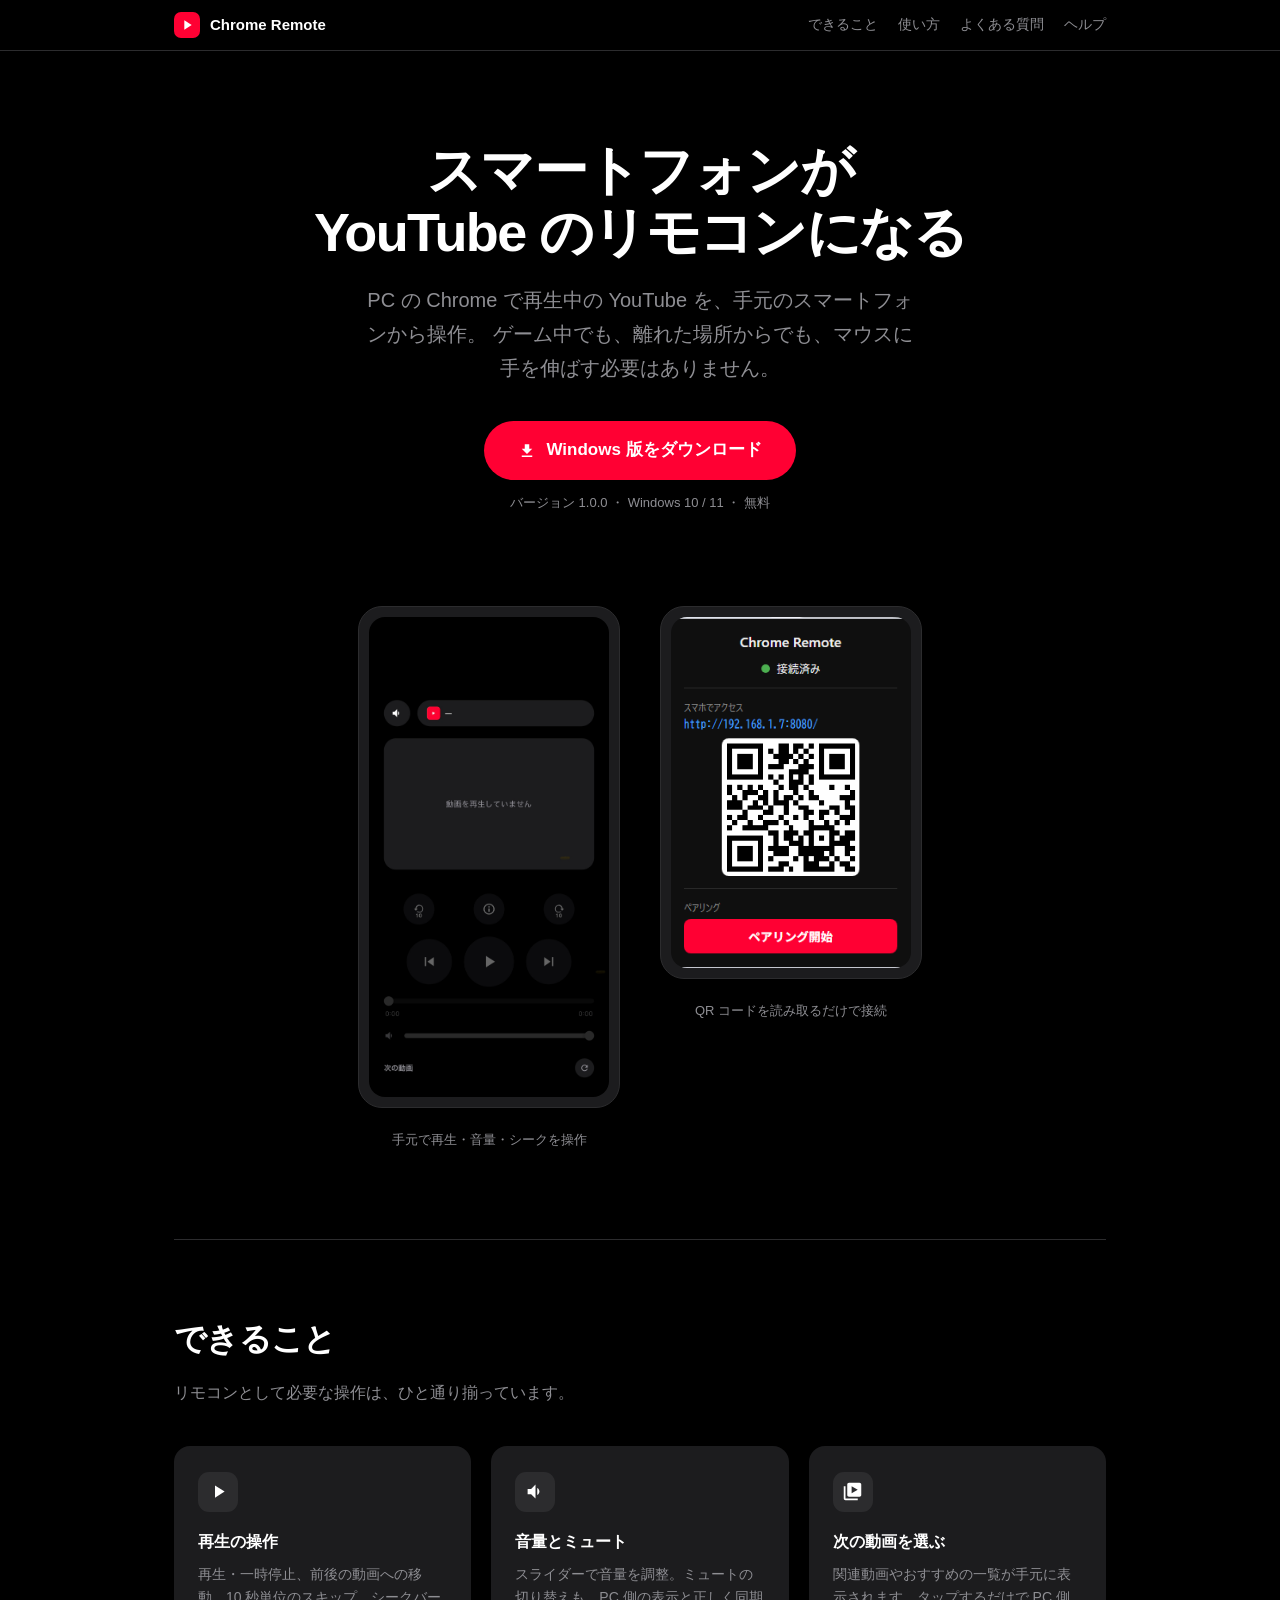
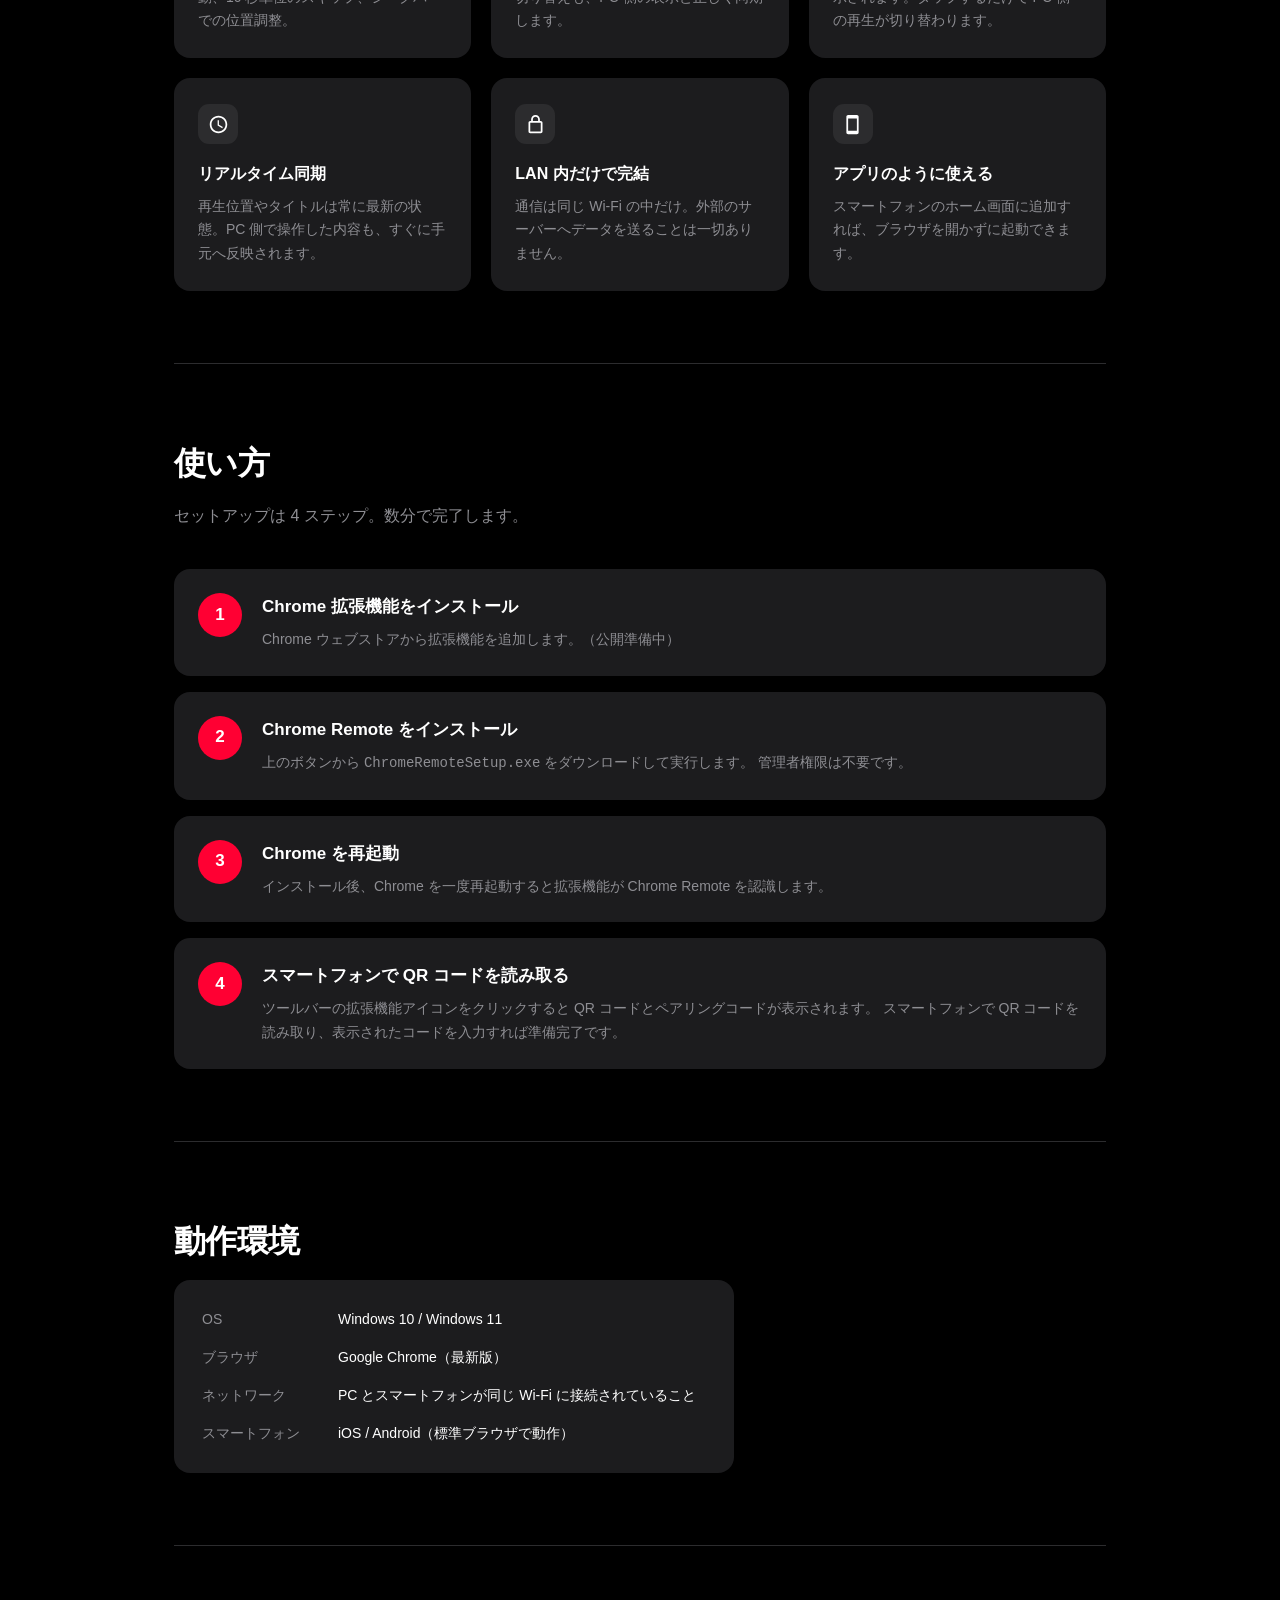
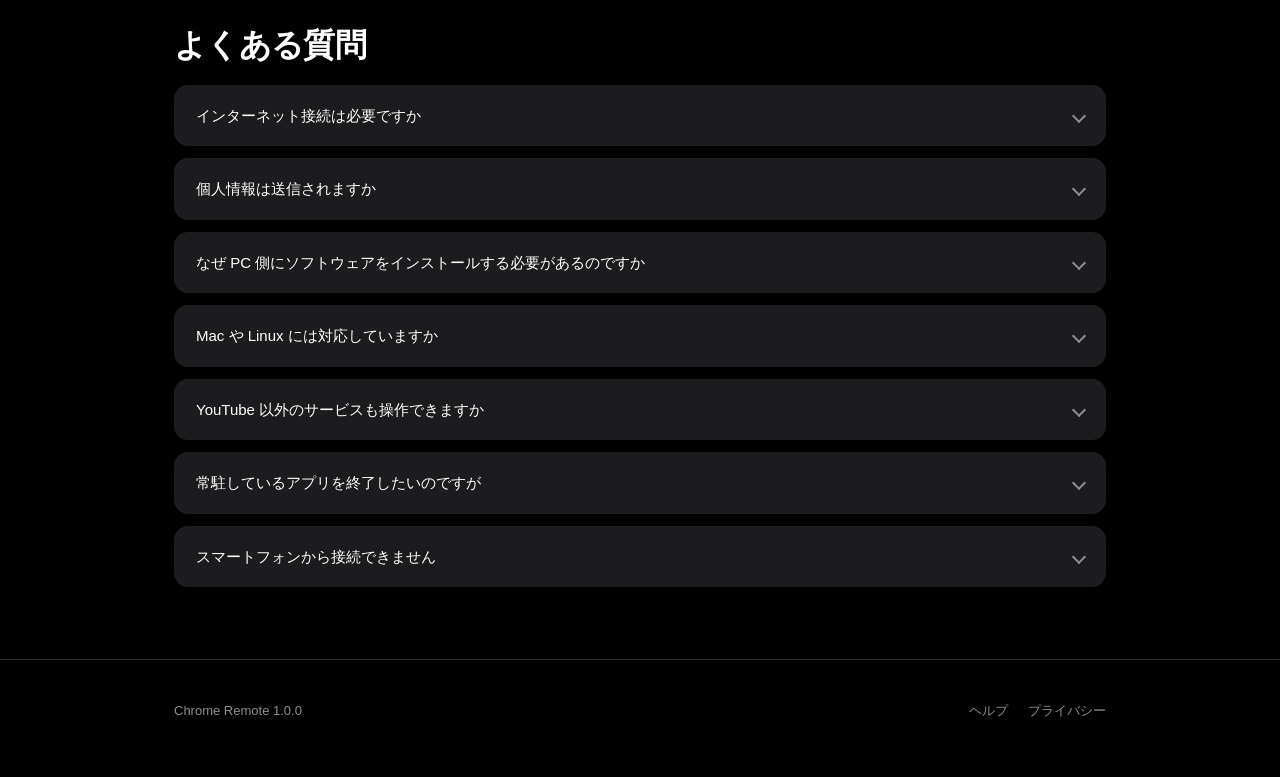
==== index.html @ d5d8ee08 "ChromeRemote V1.0.0 add assets/, update url, add images" ====
<!DOCTYPE html>
<html lang="ja">
<head>
<meta charset="utf-8">
<meta name="viewport" content="width=device-width, initial-scale=1">
<title>Chrome Remote — スマートフォンから PC の YouTube を操作</title>
<meta name="description" content="スマートフォンから PC の Chrome で再生中の YouTube を操作できる Windows 用ツール。同一 Wi-Fi 内で動作し、インターネット接続は不要です。">
<link rel="icon" type="image/png" href="assets/icon-192.png">
<style>
:root {
  --bg: #000000;
  --surface: #1c1c1e;
  --surface-2: #2c2c2e;
  --fg: #ffffff;
  --fg-dim: #8e8e93;
  --accent: #ff0033;
  --border: #2c2c2e;
  --max: 980px;
}

* { box-sizing: border-box; margin: 0; padding: 0; }

html { scroll-behavior: smooth; }

body {
  font-family: -apple-system, BlinkMacSystemFont, "Segoe UI",
    "Hiragino Sans", "Noto Sans JP", sans-serif;
  background: var(--bg);
  color: var(--fg);
  line-height: 1.7;
  -webkit-font-smoothing: antialiased;
}

.wrap {
  max-width: var(--max);
  margin: 0 auto;
  padding: 0 24px;
}

/* ---- Header ---- */
.site-header {
  position: sticky;
  top: 0;
  z-index: 10;
  background: rgba(0, 0, 0, 0.72);
  backdrop-filter: saturate(180%) blur(20px);
  -webkit-backdrop-filter: saturate(180%) blur(20px);
  border-bottom: 1px solid var(--border);
}
.header-inner {
  max-width: var(--max);
  margin: 0 auto;
  padding: 12px 24px;
  display: flex;
  align-items: center;
  justify-content: space-between;
  gap: 16px;
}
.brand {
  display: flex;
  align-items: center;
  gap: 10px;
  font-weight: 600;
  font-size: 15px;
  text-decoration: none;
  color: var(--fg);
}
.brand-mark {
  width: 26px;
  height: 26px;
  border-radius: 7px;
  background: var(--accent);
  display: grid;
  place-items: center;
}
.brand-mark svg { width: 16px; height: 16px; fill: #fff; }

.header-nav {
  display: flex;
  gap: 20px;
  font-size: 14px;
}
.header-nav a {
  color: var(--fg-dim);
  text-decoration: none;
  transition: color 0.15s;
}
.header-nav a:hover { color: var(--fg); }

/* ---- Hero ---- */
.hero {
  padding: 88px 0 72px;
  text-align: center;
}
.hero h1 {
  font-size: clamp(34px, 6vw, 54px);
  font-weight: 700;
  letter-spacing: -0.03em;
  line-height: 1.15;
}
.hero .lede {
  margin-top: 20px;
  font-size: clamp(16px, 2.4vw, 20px);
  color: var(--fg-dim);
  max-width: 560px;
  margin-left: auto;
  margin-right: auto;
}
.hero .cta-group {
  margin-top: 36px;
  display: flex;
  flex-direction: column;
  align-items: center;
  gap: 12px;
}
.btn-primary {
  display: inline-flex;
  align-items: center;
  gap: 10px;
  background: var(--accent);
  color: #fff;
  font-size: 17px;
  font-weight: 600;
  padding: 15px 34px;
  border-radius: 100px;
  text-decoration: none;
  transition: transform 0.12s, filter 0.15s;
}
.btn-primary:hover { filter: brightness(1.1); }
.btn-primary:active { transform: scale(0.98); }
.btn-primary svg { width: 18px; height: 18px; fill: currentColor; }

.meta-line {
  font-size: 13px;
  color: var(--fg-dim);
}

/* ---- Screenshots ---- */
.shots {
  padding: 20px 0 88px;
  display: flex;
  justify-content: center;
  align-items: flex-start;
  gap: 40px;
  flex-wrap: wrap;
}
.shot { text-align: center; }

.shot-frame {
  background: var(--surface);
  border: 1px solid var(--border);
  border-radius: 24px;
  padding: 10px;
  display: inline-block;
  line-height: 0;
}
.shot-frame img {
  display: block;
  border-radius: 16px;
  object-fit: cover;
  object-position: top;
}

/* スマホ画面: 縦長のため高さで制限する */
.shot-frame.phone img {
  width: 240px;
  height: 480px;
}

/* ポップアップ: 実寸に近いサイズで表示する */
.shot-frame.popup img {
  width: 240px;
  height: auto;
}

.shot-caption {
  margin-top: 14px;
  font-size: 13px;
  color: var(--fg-dim);
  line-height: 1.6;
}

@media (max-width: 640px) {
  .shots { gap: 32px; }
  .shot-frame.phone img { width: 200px; height: 400px; }
  .shot-frame.popup img { width: 200px; }
}

/* ---- Sections ---- */
section { padding: 72px 0; border-top: 1px solid var(--border); }
.section-title {
  font-size: clamp(24px, 4vw, 32px);
  font-weight: 700;
  letter-spacing: -0.02em;
  margin-bottom: 12px;
}
.section-lede {
  color: var(--fg-dim);
  margin-bottom: 40px;
  font-size: 16px;
}

/* ---- Features ---- */
.features {
  display: grid;
  grid-template-columns: repeat(auto-fit, minmax(230px, 1fr));
  gap: 20px;
}
.feature {
  background: var(--surface);
  border-radius: 16px;
  padding: 26px 24px;
}
.feature-icon {
  width: 40px;
  height: 40px;
  border-radius: 11px;
  background: var(--surface-2);
  display: grid;
  place-items: center;
  margin-bottom: 16px;
}
.feature-icon svg { width: 21px; height: 21px; fill: var(--fg); }
.feature h3 {
  font-size: 16px;
  font-weight: 600;
  margin-bottom: 8px;
}
.feature p {
  font-size: 14px;
  color: var(--fg-dim);
  line-height: 1.65;
}

/* ---- Steps ---- */
.steps {
  display: grid;
  gap: 16px;
  counter-reset: step;
}
.step {
  display: grid;
  grid-template-columns: 44px 1fr;
  gap: 20px;
  align-items: start;
  background: var(--surface);
  border-radius: 16px;
  padding: 24px;
}
.step::before {
  counter-increment: step;
  content: counter(step);
  width: 44px;
  height: 44px;
  border-radius: 50%;
  background: var(--accent);
  color: #fff;
  font-weight: 700;
  font-size: 17px;
  display: grid;
  place-items: center;
}
.step h3 {
  font-size: 17px;
  font-weight: 600;
  margin-bottom: 6px;
}
.step p {
  font-size: 14px;
  color: var(--fg-dim);
}
.step a { color: #4da3ff; }

/* ---- FAQ ---- */
.faq-list { display: grid; gap: 12px; }
details {
  background: var(--surface);
  border-radius: 14px;
  overflow: hidden;
}
summary {
  padding: 18px 22px;
  font-size: 15px;
  font-weight: 500;
  cursor: pointer;
  list-style: none;
  display: flex;
  align-items: center;
  justify-content: space-between;
  gap: 16px;
}
summary::-webkit-details-marker { display: none; }
summary::after {
  content: "";
  width: 8px;
  height: 8px;
  border-right: 2px solid var(--fg-dim);
  border-bottom: 2px solid var(--fg-dim);
  transform: rotate(45deg);
  transition: transform 0.2s;
  flex-shrink: 0;
}
details[open] summary::after { transform: rotate(-135deg); }
details p {
  padding: 0 22px 20px;
  font-size: 14px;
  color: var(--fg-dim);
}

/* ---- Requirements ---- */
.req {
  background: var(--surface);
  border-radius: 16px;
  padding: 28px;
  display: grid;
  gap: 14px;
  max-width: 560px;
}
.req-row {
  display: grid;
  grid-template-columns: 120px 1fr;
  gap: 16px;
  font-size: 14px;
}
.req-row dt { color: var(--fg-dim); }

/* ---- Footer ---- */
.site-footer {
  border-top: 1px solid var(--border);
  padding: 40px 0 56px;
  font-size: 13px;
  color: var(--fg-dim);
}
.footer-inner {
  display: flex;
  flex-wrap: wrap;
  gap: 20px;
  justify-content: space-between;
  align-items: center;
}
.footer-links { display: flex; gap: 20px; }
.footer-links a {
  color: var(--fg-dim);
  text-decoration: none;
}
.footer-links a:hover { color: var(--fg); }

@media (max-width: 640px) {
  .header-nav { display: none; }
  .hero { padding: 60px 0 48px; }
  section { padding: 56px 0; }
  .req-row { grid-template-columns: 1fr; gap: 4px; }
}
</style>
</head>
<body>

<header class="site-header">
  <div class="header-inner">
    <a class="brand" href="#top">
      <span class="brand-mark">
        <svg viewBox="0 0 24 24"><path d="M8 5v14l11-7z"/></svg>
      </span>
      Chrome Remote
    </a>
    <nav class="header-nav">
      <a href="#features">できること</a>
      <a href="#setup">使い方</a>
      <a href="#faq">よくある質問</a>
      <a href="help.html">ヘルプ</a>
    </nav>
  </div>
</header>

<main id="top">

  <div class="wrap">
    <section class="hero" style="border-top: none;">
      <h1>スマートフォンが<br>YouTube のリモコンになる</h1>
      <p class="lede">
        PC の Chrome で再生中の YouTube を、手元のスマートフォンから操作。
        ゲーム中でも、離れた場所からでも、マウスに手を伸ばす必要はありません。
      </p>
      <div class="cta-group">
        <a class="btn-primary"
           href="https://github.com/DOGON309/ChromeRemoteSite/releases/download/v1.0.0/ChromeRemoteSetup.exe">
          <svg viewBox="0 0 24 24"><path d="M19 9h-4V3H9v6H5l7 7 7-7zM5 18v2h14v-2H5z"/></svg>
          Windows 版をダウンロード
        </a>
        <p class="meta-line">バージョン 1.0.0 ・ Windows 10 / 11 ・ 無料</p>
      </div>
    </section>
  </div>

  <div class="wrap">
    <div class="shots">
      <div class="shot">
        <div class="shot-frame phone">
          <img src="assets/screenshot-phone.png" alt="スマートフォンの操作画面">
        </div>
        <p class="shot-caption">手元で再生・音量・シークを操作</p>
      </div>
      <div class="shot">
        <div class="shot-frame popup">
          <img src="assets/screenshot-extension.png" alt="拡張機能のポップアップ">
        </div>
        <p class="shot-caption">QR コードを読み取るだけで接続</p>
      </div>
    </div>
  </div>

  <div class="wrap">
    <section id="features">
      <h2 class="section-title">できること</h2>
      <p class="section-lede">リモコンとして必要な操作は、ひと通り揃っています。</p>

      <div class="features">
        <div class="feature">
          <div class="feature-icon">
            <svg viewBox="0 0 24 24"><path d="M8 5v14l11-7z"/></svg>
          </div>
          <h3>再生の操作</h3>
          <p>再生・一時停止、前後の動画への移動、10 秒単位のスキップ、シークバーでの位置調整。</p>
        </div>

        <div class="feature">
          <div class="feature-icon">
            <svg viewBox="0 0 24 24"><path d="M3 9v6h4l5 5V4L7 9H3zm13.5 3c0-1.77-1.02-3.29-2.5-4.03v8.05c1.48-.73 2.5-2.25 2.5-4.02z"/></svg>
          </div>
          <h3>音量とミュート</h3>
          <p>スライダーで音量を調整。ミュートの切り替えも、PC 側の表示と正しく同期します。</p>
        </div>

        <div class="feature">
          <div class="feature-icon">
            <svg viewBox="0 0 24 24"><path d="M4 6H2v14c0 1.1.9 2 2 2h14v-2H4V6zm16-4H8c-1.1 0-2 .9-2 2v12c0 1.1.9 2 2 2h12c1.1 0 2-.9 2-2V4c0-1.1-.9-2-2-2zm-9 12V6l7 4-7 4z"/></svg>
          </div>
          <h3>次の動画を選ぶ</h3>
          <p>関連動画やおすすめの一覧が手元に表示されます。タップするだけで PC 側の再生が切り替わります。</p>
        </div>

        <div class="feature">
          <div class="feature-icon">
            <svg viewBox="0 0 24 24"><path d="M12 2C6.48 2 2 6.48 2 12s4.48 10 10 10 10-4.48 10-10S17.52 2 12 2zm0 18c-4.41 0-8-3.59-8-8s3.59-8 8-8 8 3.59 8 8-3.59 8-8 8zm.5-13H11v6l5.25 3.15.75-1.23-4.5-2.67z"/></svg>
          </div>
          <h3>リアルタイム同期</h3>
          <p>再生位置やタイトルは常に最新の状態。PC 側で操作した内容も、すぐに手元へ反映されます。</p>
        </div>

        <div class="feature">
          <div class="feature-icon">
            <svg viewBox="0 0 24 24"><path d="M18 8h-1V6c0-2.76-2.24-5-5-5S7 3.24 7 6v2H6c-1.1 0-2 .9-2 2v10c0 1.1.9 2 2 2h12c1.1 0 2-.9 2-2V10c0-1.1-.9-2-2-2zM9 6c0-1.66 1.34-3 3-3s3 1.34 3 3v2H9V6zm9 14H6V10h12v10z"/></svg>
          </div>
          <h3>LAN 内だけで完結</h3>
          <p>通信は同じ Wi-Fi の中だけ。外部のサーバーへデータを送ることは一切ありません。</p>
        </div>

        <div class="feature">
          <div class="feature-icon">
            <svg viewBox="0 0 24 24"><path d="M17 1.01L7 1c-1.1 0-2 .9-2 2v18c0 1.1.9 2 2 2h10c1.1 0 2-.9 2-2V3c0-1.1-.9-1.99-2-1.99zM17 19H7V5h10v14z"/></svg>
          </div>
          <h3>アプリのように使える</h3>
          <p>スマートフォンのホーム画面に追加すれば、ブラウザを開かずに起動できます。</p>
        </div>
      </div>
    </section>
  </div>

  <div class="wrap">
    <section id="setup">
      <h2 class="section-title">使い方</h2>
      <p class="section-lede">セットアップは 4 ステップ。数分で完了します。</p>

      <div class="steps">
        <div class="step">
          <div>
            <h3>Chrome 拡張機能をインストール</h3>
            <p>Chrome ウェブストアから拡張機能を追加します。（公開準備中）</p>
          </div>
        </div>

        <div class="step">
          <div>
            <h3>Chrome Remote をインストール</h3>
            <p>
              上のボタンから <code>ChromeRemoteSetup.exe</code> をダウンロードして実行します。
              管理者権限は不要です。
            </p>
          </div>
        </div>

        <div class="step">
          <div>
            <h3>Chrome を再起動</h3>
            <p>インストール後、Chrome を一度再起動すると拡張機能が Chrome Remote を認識します。</p>
          </div>
        </div>

        <div class="step">
          <div>
            <h3>スマートフォンで QR コードを読み取る</h3>
            <p>
              ツールバーの拡張機能アイコンをクリックすると QR コードとペアリングコードが表示されます。
              スマートフォンで QR コードを読み取り、表示されたコードを入力すれば準備完了です。
            </p>
          </div>
        </div>
      </div>
    </section>
  </div>

  <div class="wrap">
    <section id="requirements">
      <h2 class="section-title">動作環境</h2>
      <dl class="req">
        <div class="req-row">
          <dt>OS</dt>
          <dd>Windows 10 / Windows 11</dd>
        </div>
        <div class="req-row">
          <dt>ブラウザ</dt>
          <dd>Google Chrome（最新版）</dd>
        </div>
        <div class="req-row">
          <dt>ネットワーク</dt>
          <dd>PC とスマートフォンが同じ Wi-Fi に接続されていること</dd>
        </div>
        <div class="req-row">
          <dt>スマートフォン</dt>
          <dd>iOS / Android（標準ブラウザで動作）</dd>
        </div>
      </dl>
    </section>
  </div>

  <div class="wrap">
    <section id="faq">
      <h2 class="section-title">よくある質問</h2>

      <div class="faq-list">
        <details>
          <summary>インターネット接続は必要ですか</summary>
          <p>
            YouTube の再生自体にはインターネットが必要ですが、
            スマートフォンと PC の通信は同じ Wi-Fi の中だけで完結します。
            外部のサーバーを経由することはありません。
          </p>
        </details>

        <details>
          <summary>個人情報は送信されますか</summary>
          <p>
            一切送信しません。再生中の動画のタイトルや再生位置といった情報は、
            同じネットワーク内の PC とスマートフォンの間だけでやり取りされます。
            外部への送信や、利用状況の収集は行っていません。
          </p>
        </details>

        <details>
          <summary>なぜ PC 側にソフトウェアをインストールする必要があるのですか</summary>
          <p>
            Chrome 拡張機能はスマートフォンからの接続を直接受け取ることができないため、
            その橋渡しをする常駐アプリケーションが必要になります。
            インストールされるのは、この橋渡しを行うプログラムだけです。
          </p>
        </details>

        <details>
          <summary>Mac や Linux には対応していますか</summary>
          <p>現在は Windows 10 / 11 のみの対応です。</p>
        </details>

        <details>
          <summary>YouTube 以外のサービスも操作できますか</summary>
          <p>現在は YouTube のみに対応しています。</p>
        </details>

        <details>
          <summary>常駐しているアプリを終了したいのですが</summary>
          <p>
            タスクトレイ（通知領域）の Chrome Remote アイコンを右クリックし、
            「終了」を選択してください。
          </p>
        </details>

        <details>
          <summary>スマートフォンから接続できません</summary>
          <p>
            PC とスマートフォンが同じ Wi-Fi に接続されているか確認してください。
            それでも接続できない場合は、
            <a href="help.html">ヘルプ</a>のトラブルシューティングをご覧ください。
          </p>
        </details>
      </div>
    </section>
  </div>

</main>

<footer class="site-footer">
  <div class="wrap footer-inner">
    <span>Chrome Remote 1.0.0</span>
    <nav class="footer-links">
      <a href="help.html">ヘルプ</a>
      <a href="privacy.html">プライバシー</a>
    </nav>
  </div>
</footer>

</body>
</html>
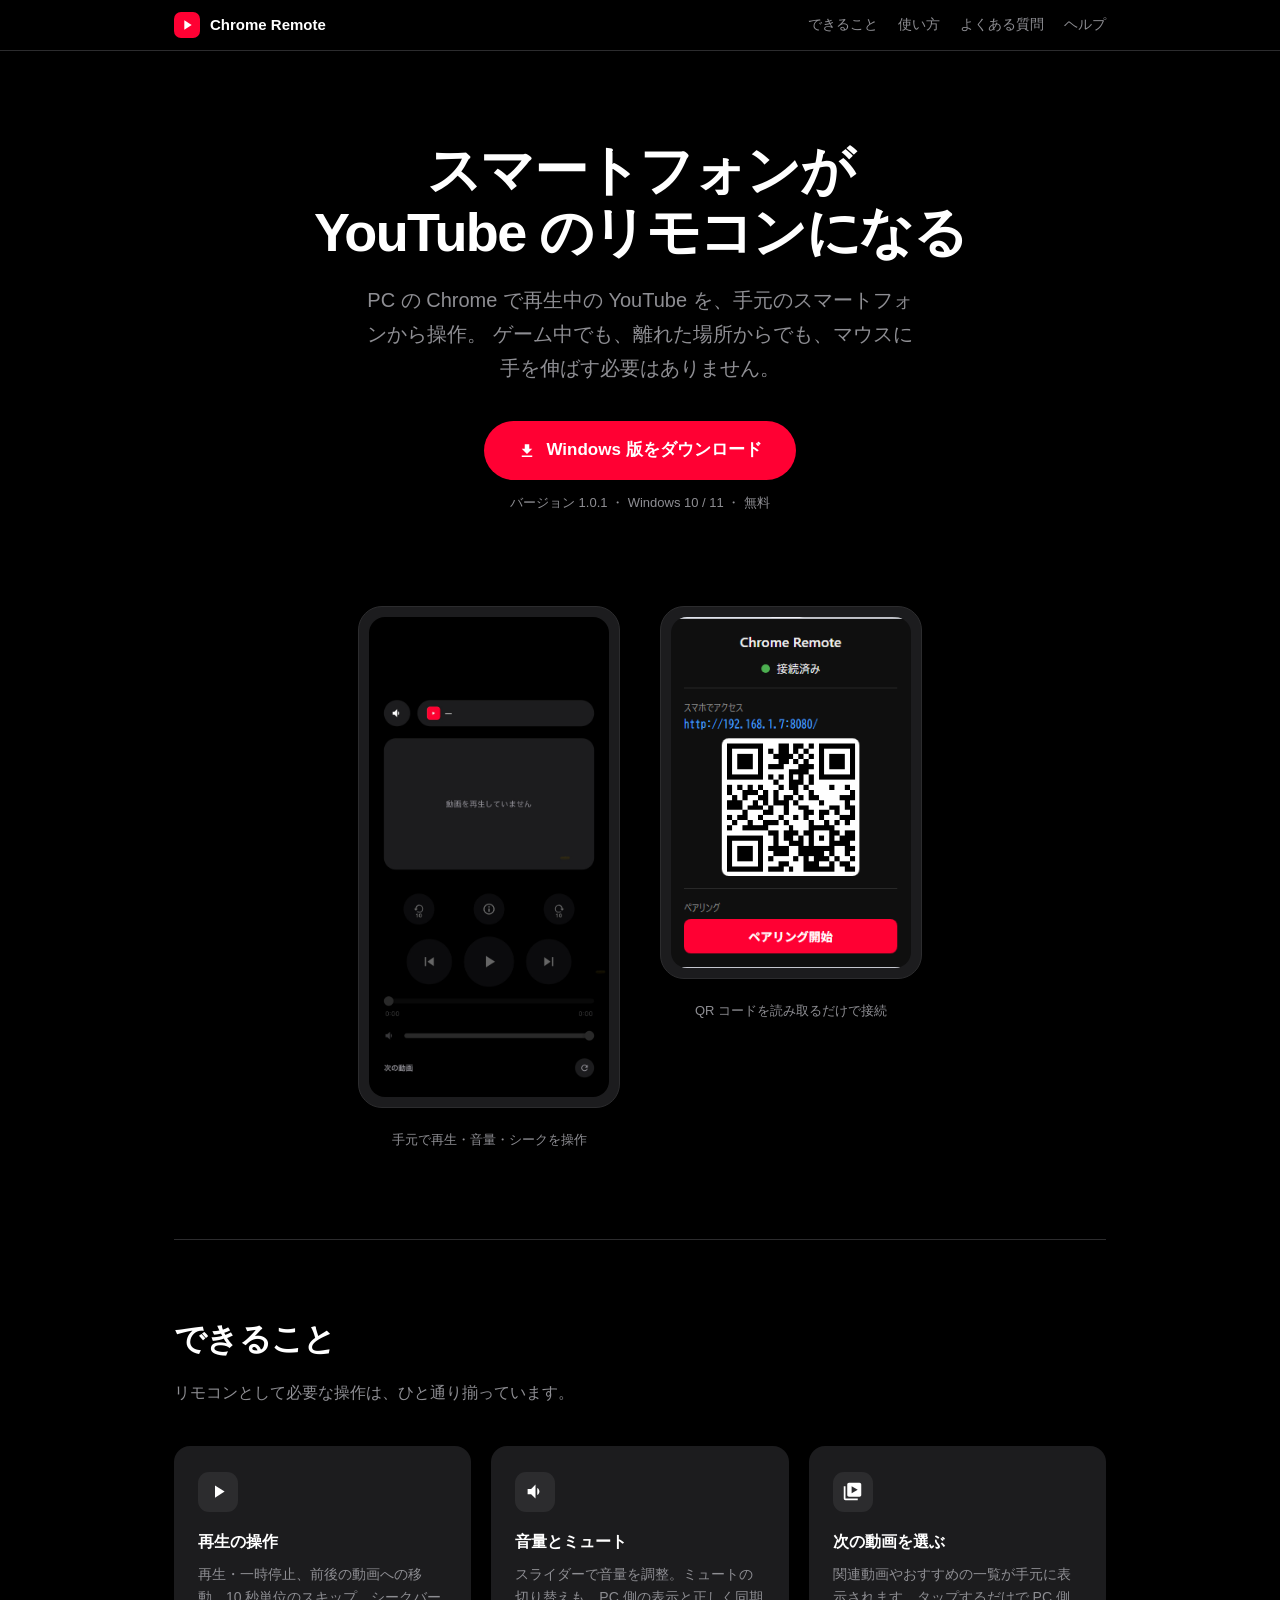
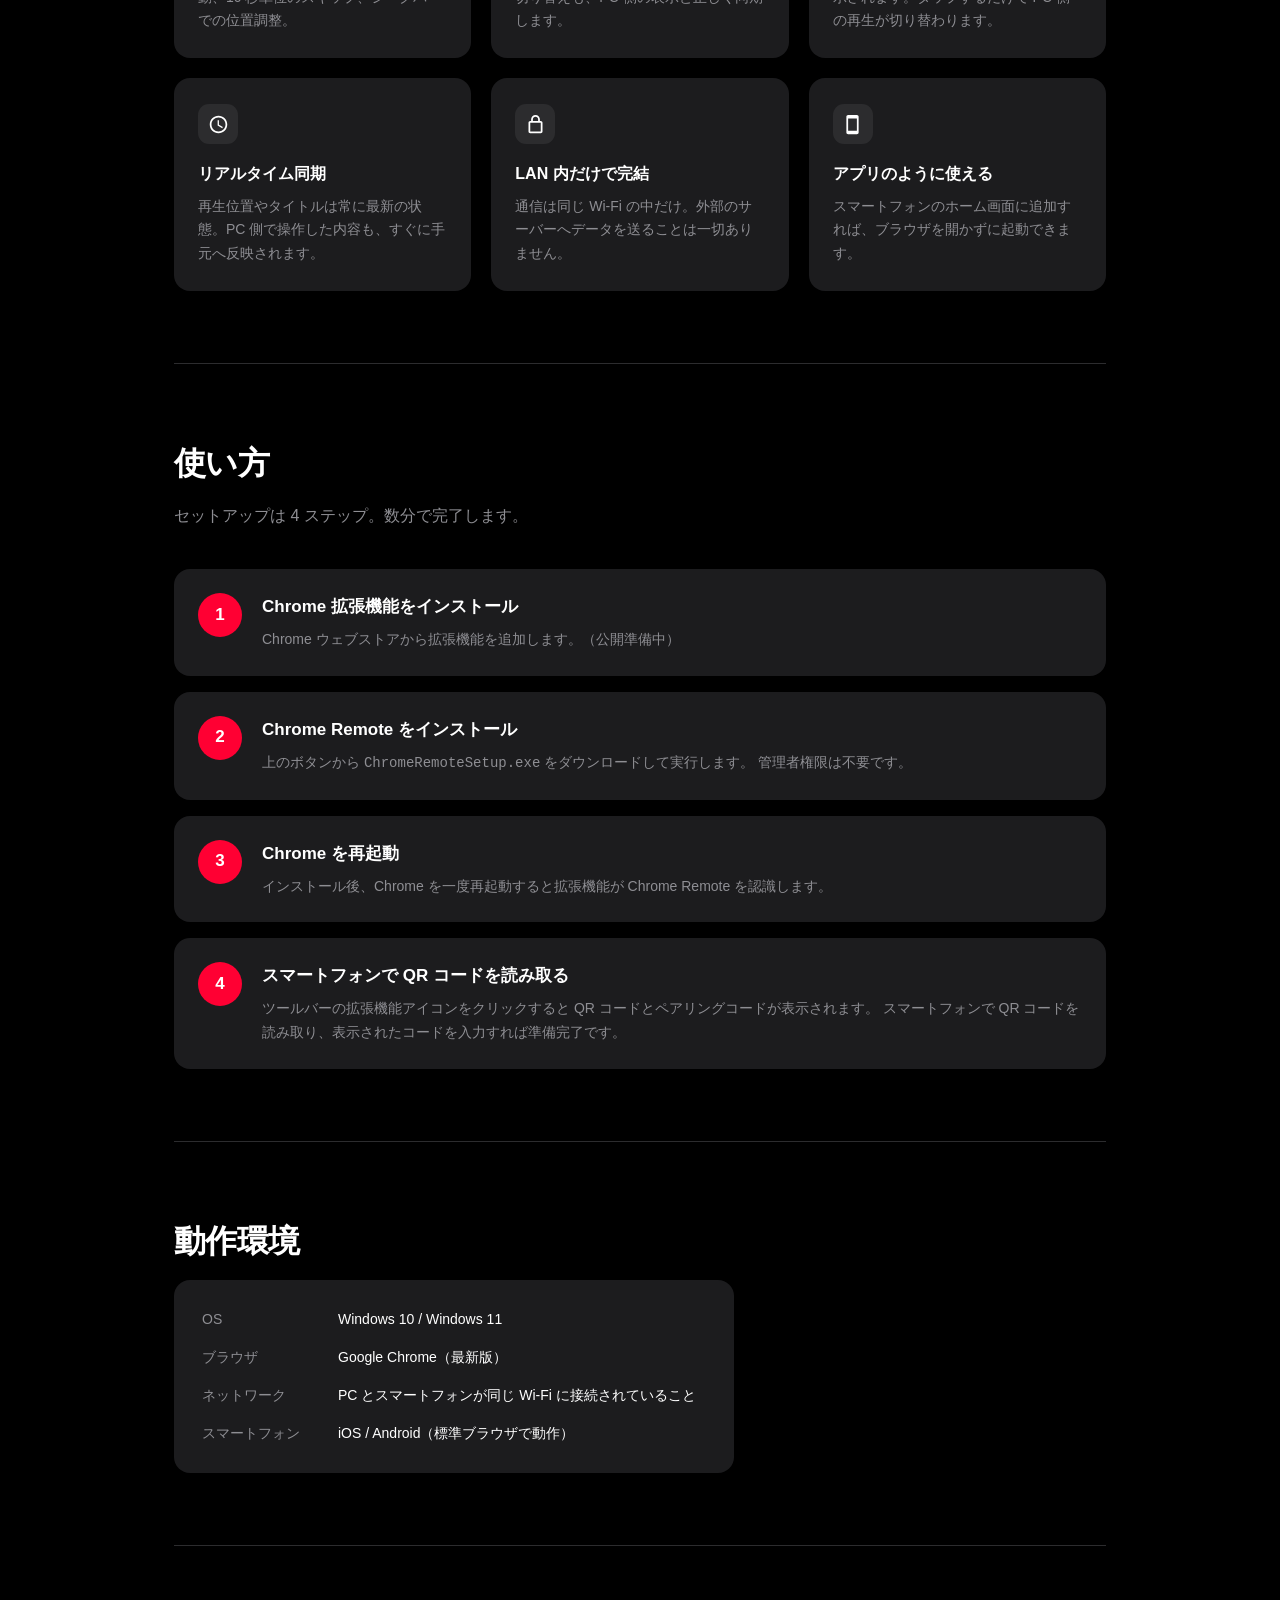
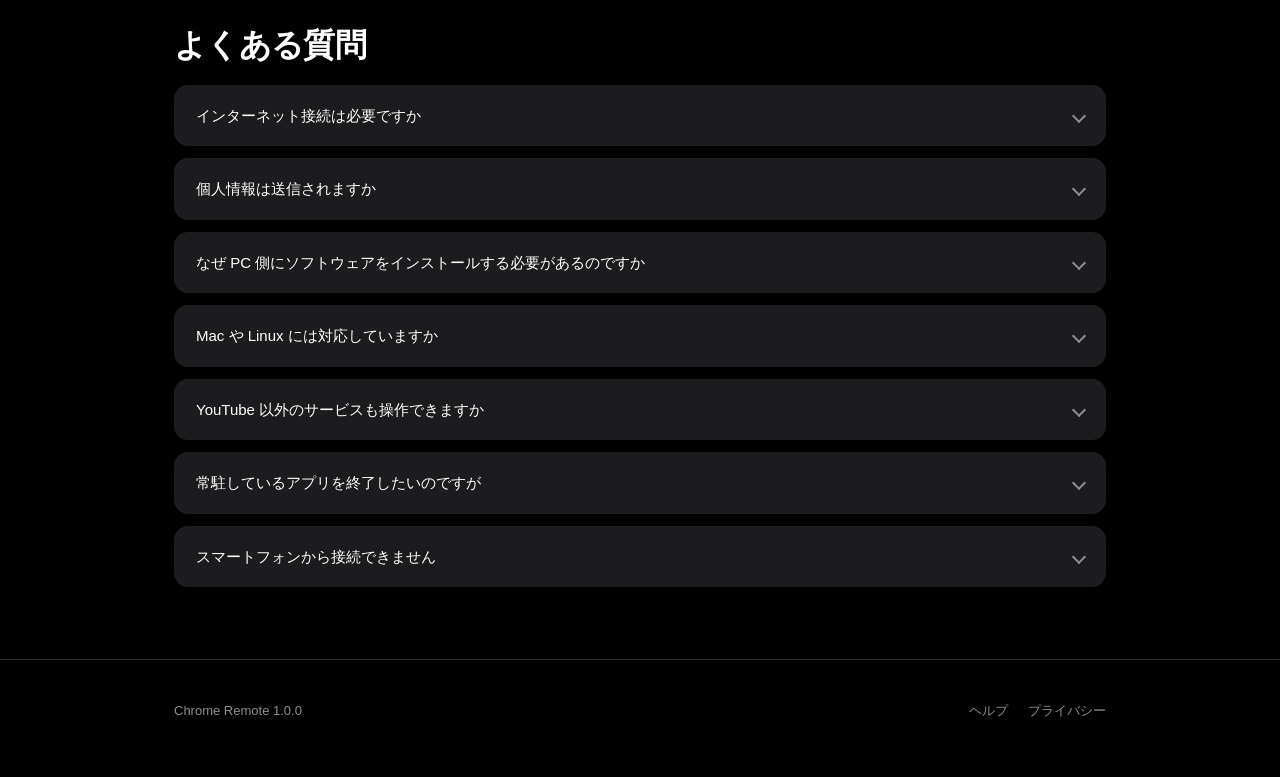
==== commit 0f181fc0: "Update version number to 1.0.1 in index.html" ====
--- a/index.html
+++ b/index.html
@@ -383,11 +383,11 @@
       </p>
       <div class="cta-group">
         <a class="btn-primary"
-           href="https://github.com/DOGON309/ChromeRemoteSite/releases/download/v1.0.0/ChromeRemoteSetup.exe">
+           href="https://github.com/DOGON309/ChromeRemoteSite/releases/download/v1.0.1/ChromeRemoteSetup.exe">
           <svg viewBox="0 0 24 24"><path d="M19 9h-4V3H9v6H5l7 7 7-7zM5 18v2h14v-2H5z"/></svg>
           Windows 版をダウンロード
         </a>
-        <p class="meta-line">バージョン 1.0.0 ・ Windows 10 / 11 ・ 無料</p>
+        <p class="meta-line">バージョン 1.0.1 ・ Windows 10 / 11 ・ 無料</p>
       </div>
     </section>
   </div>
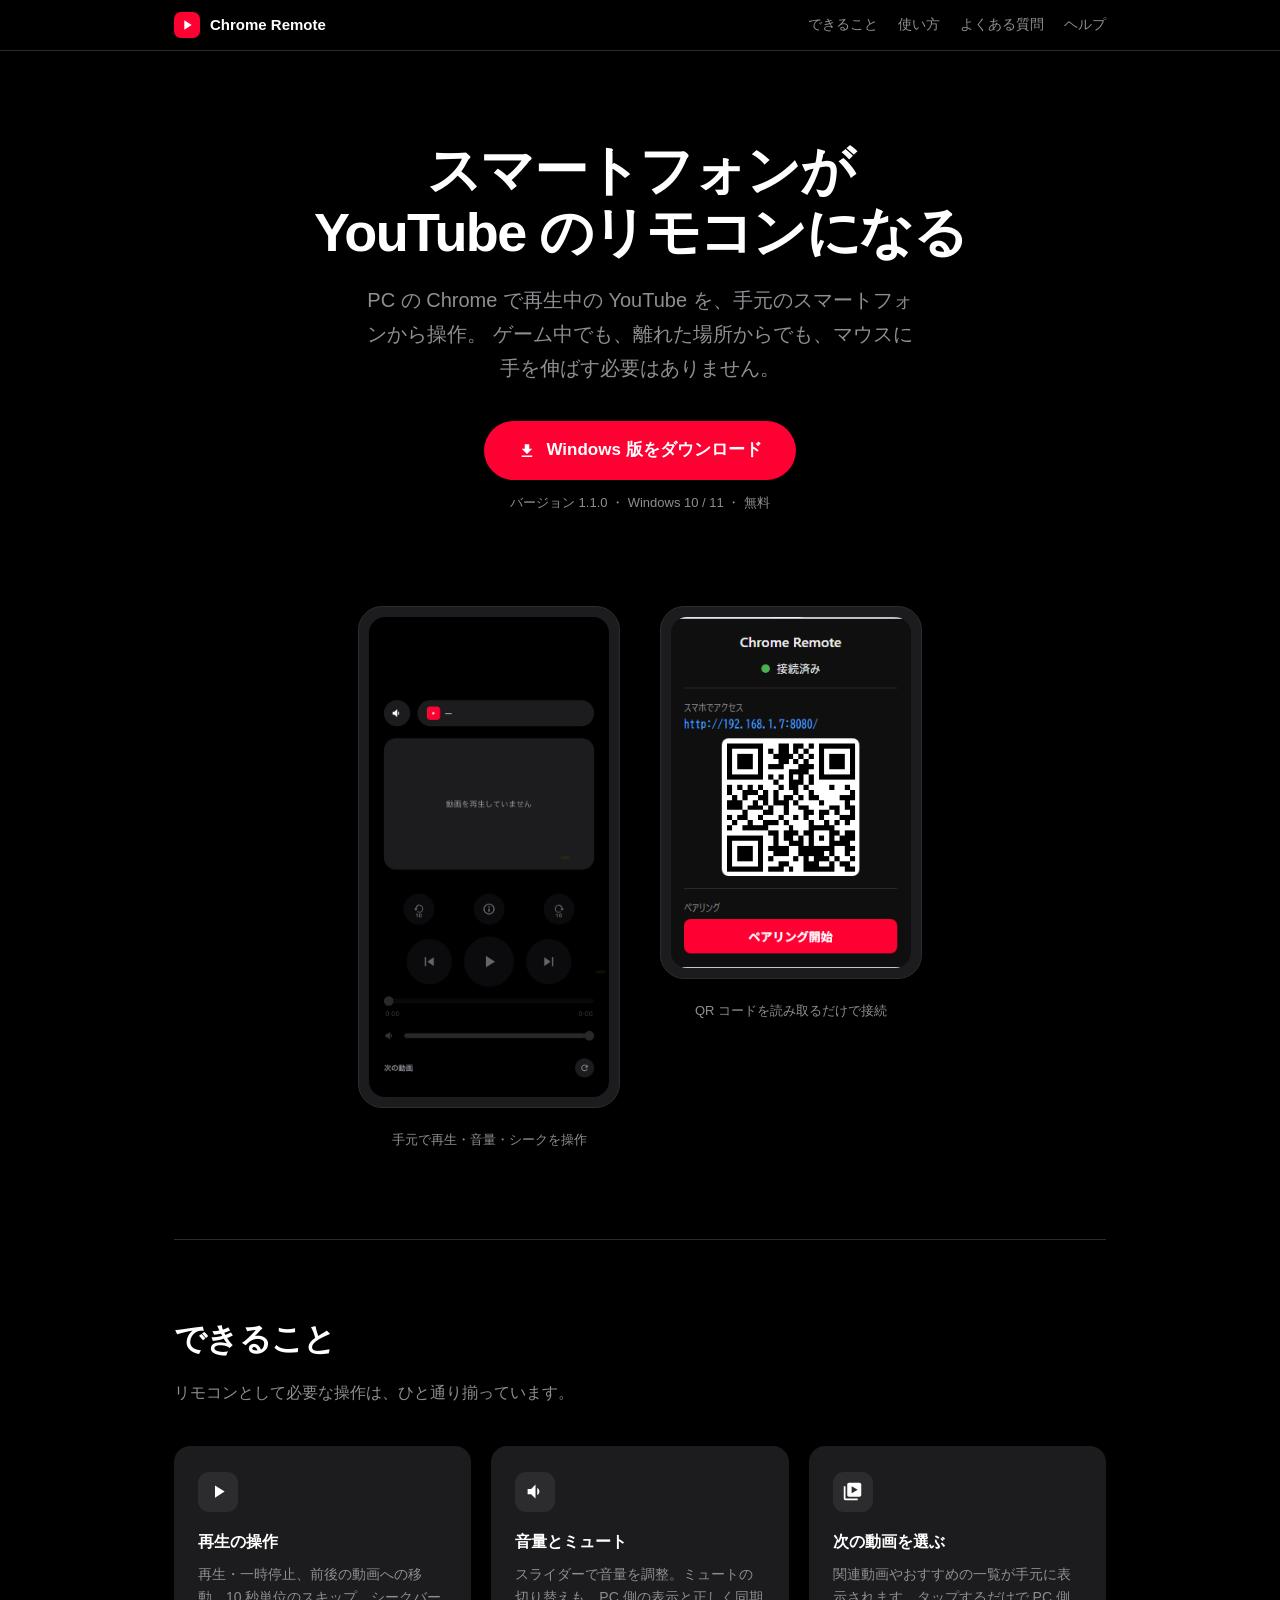
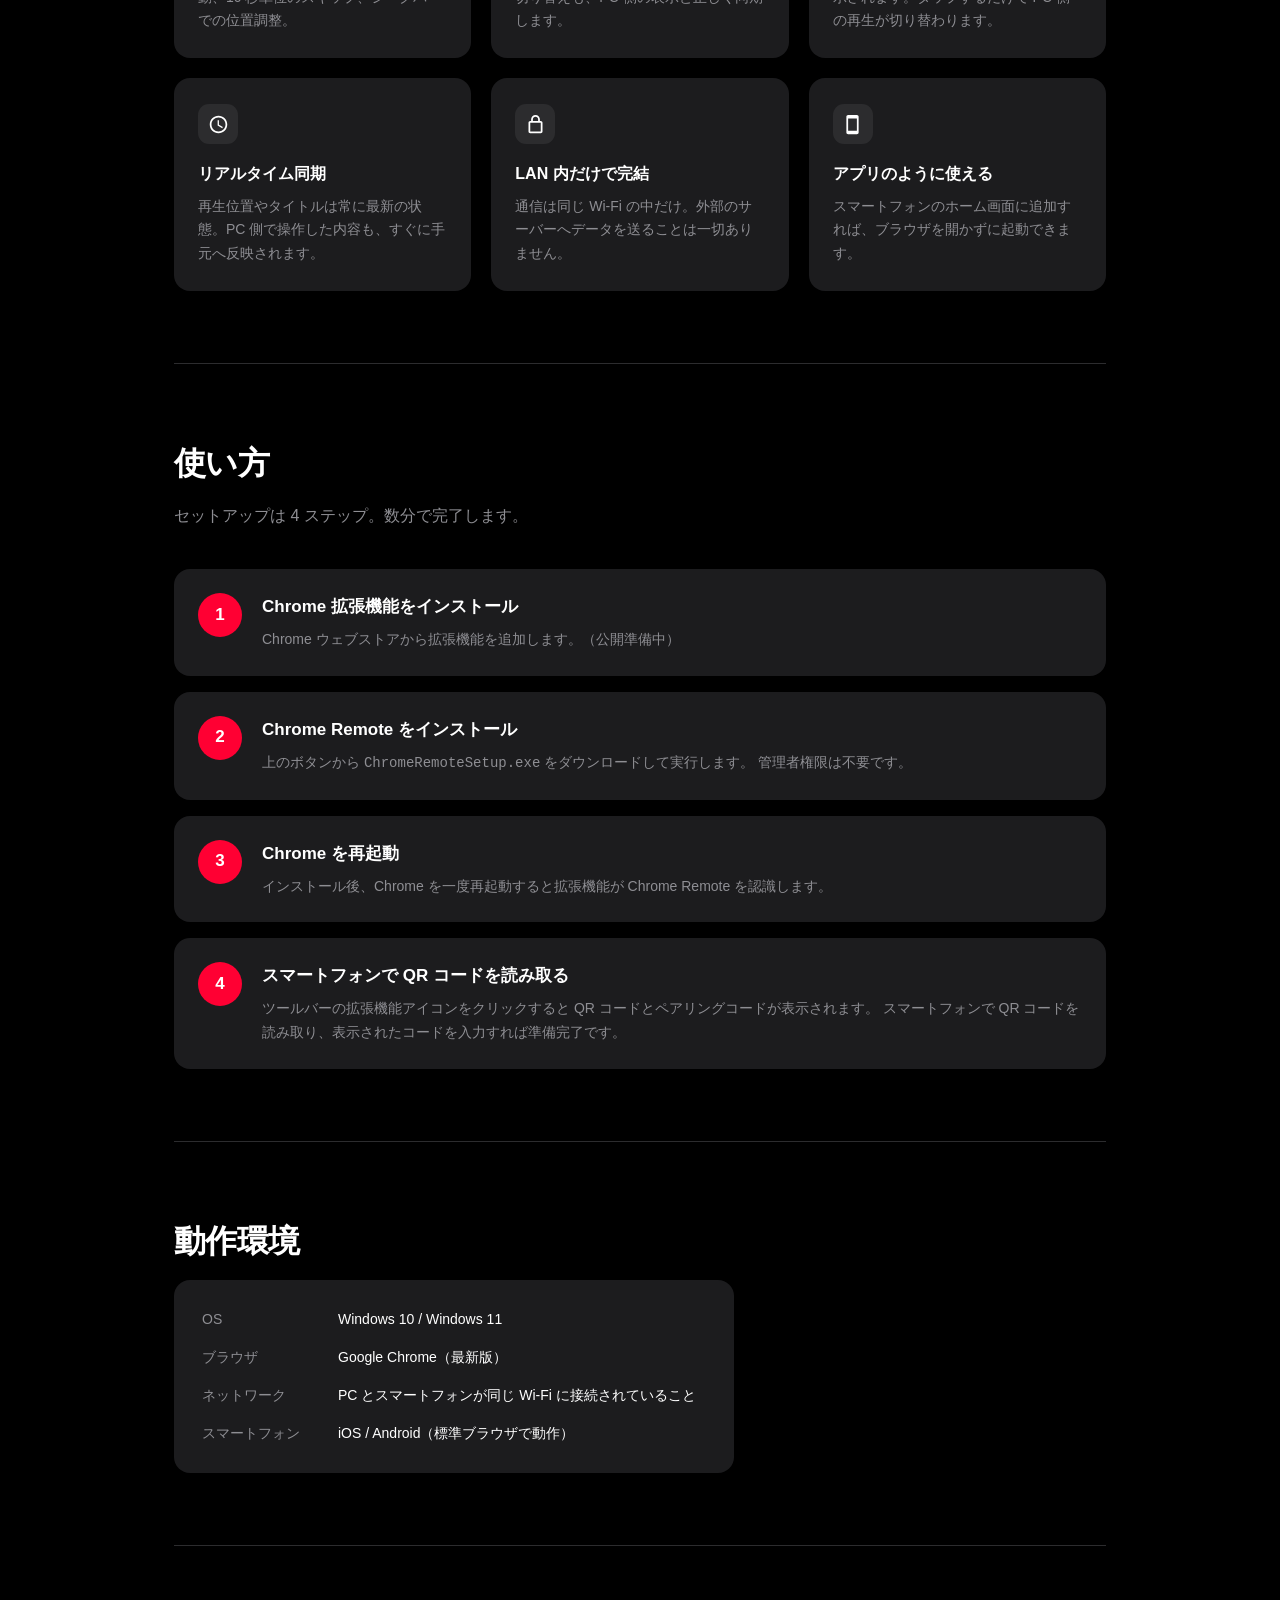
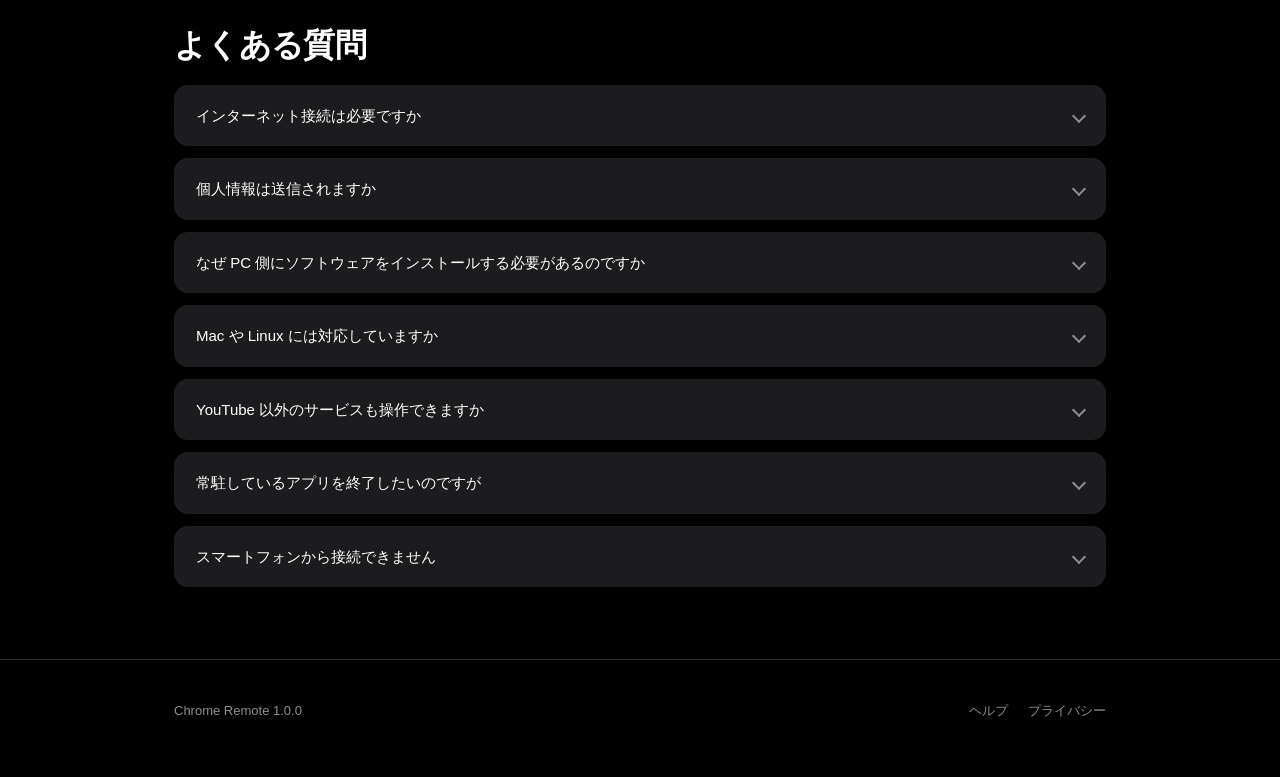
==== commit c52506bd: "Update download link and version in index.html" ====
--- a/index.html
+++ b/index.html
@@ -383,11 +383,11 @@
       </p>
       <div class="cta-group">
         <a class="btn-primary"
-           href="https://github.com/DOGON309/ChromeRemoteSite/releases/download/v1.0.1/ChromeRemoteSetup.exe">
+           href="https://github.com/DOGON309/ChromeRemoteSite/releases/download/v1.1.0/ChromeRemoteSetup.exe">
           <svg viewBox="0 0 24 24"><path d="M19 9h-4V3H9v6H5l7 7 7-7zM5 18v2h14v-2H5z"/></svg>
           Windows 版をダウンロード
         </a>
-        <p class="meta-line">バージョン 1.0.1 ・ Windows 10 / 11 ・ 無料</p>
+        <p class="meta-line">バージョン 1.1.0 ・ Windows 10 / 11 ・ 無料</p>
       </div>
     </section>
   </div>
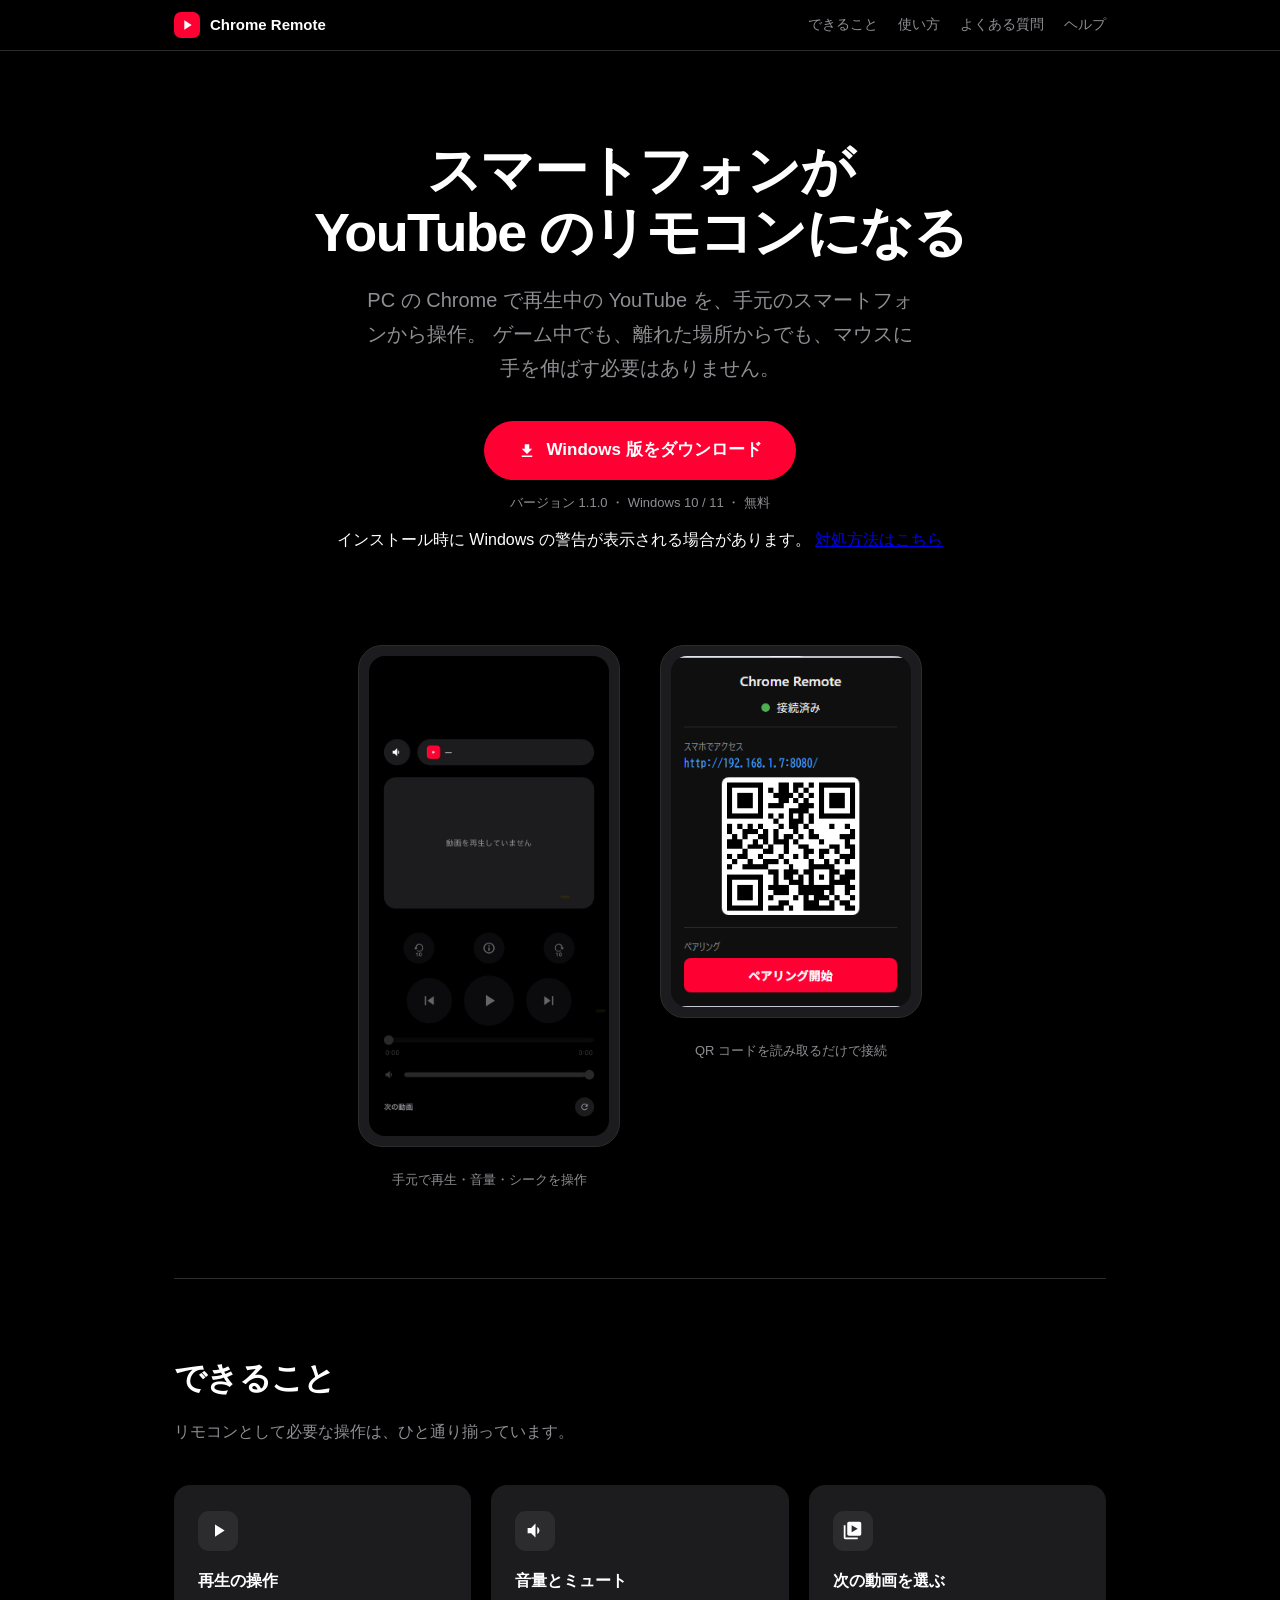
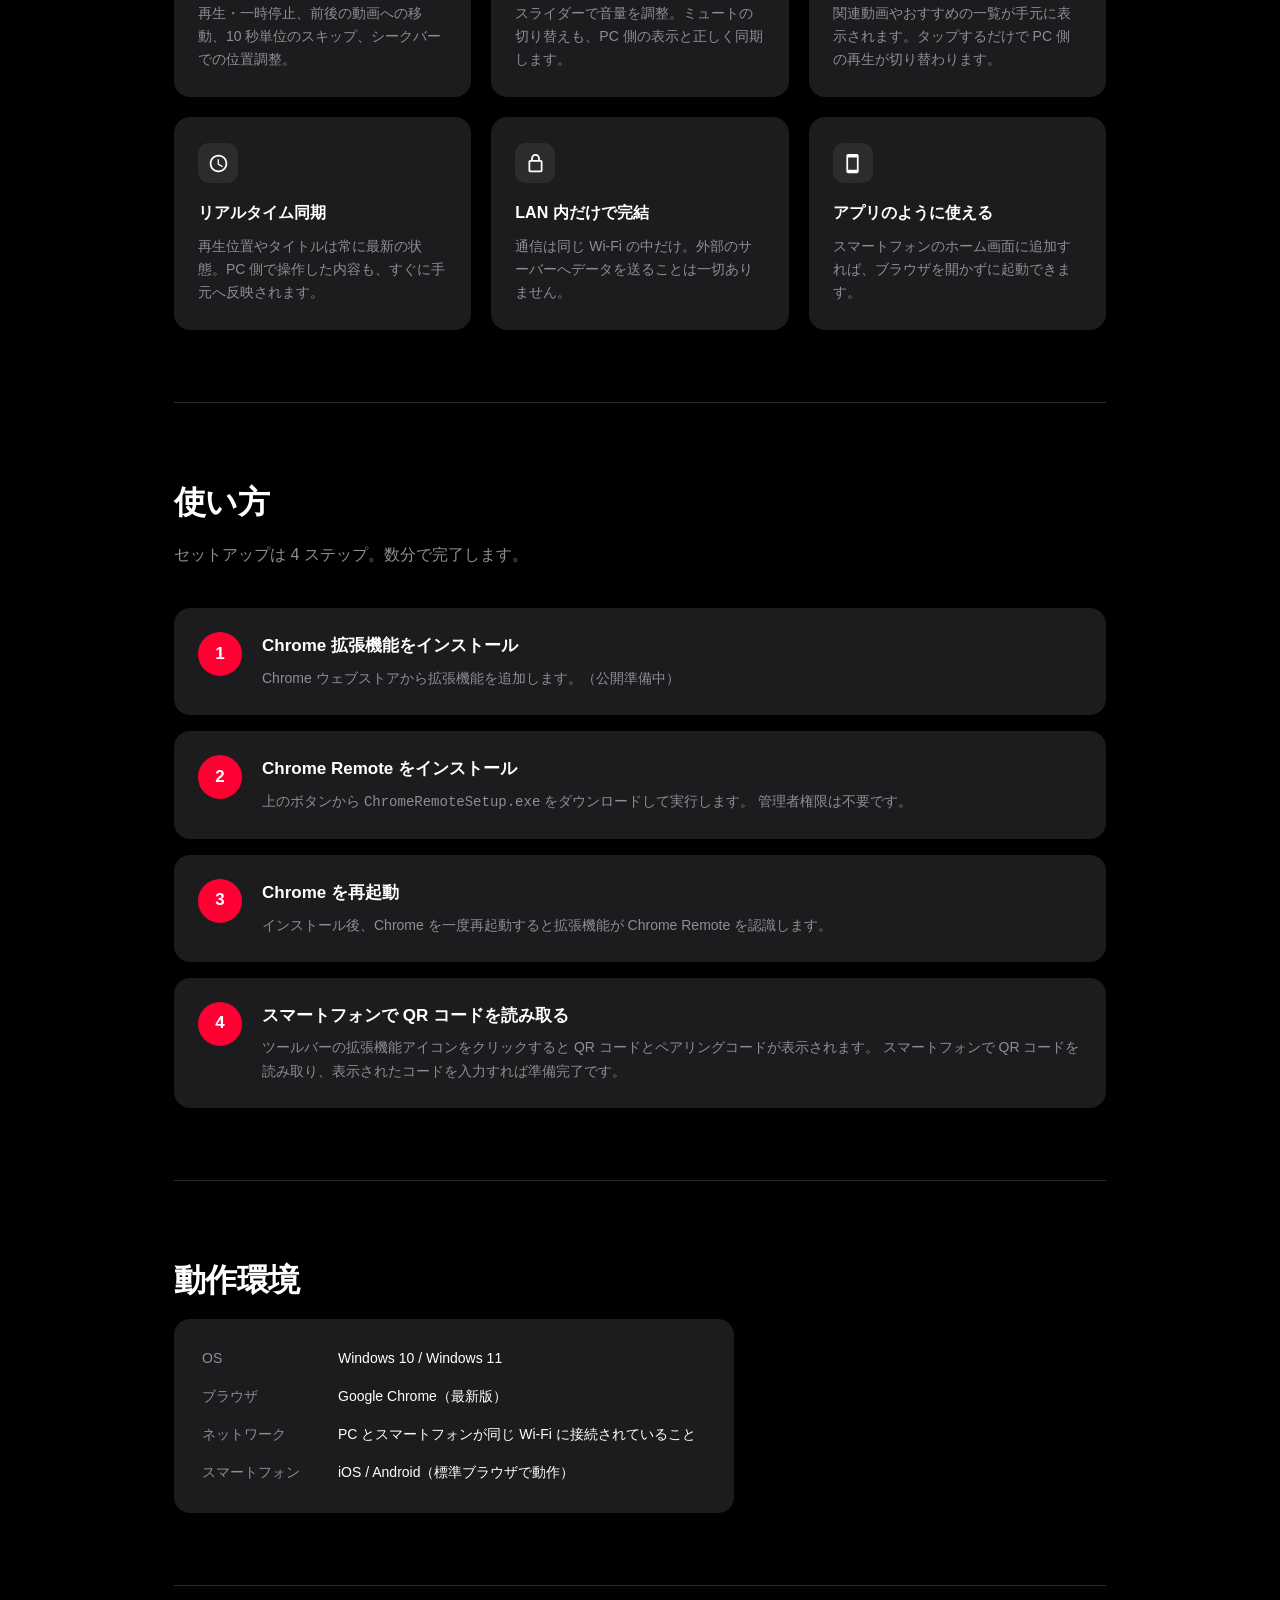
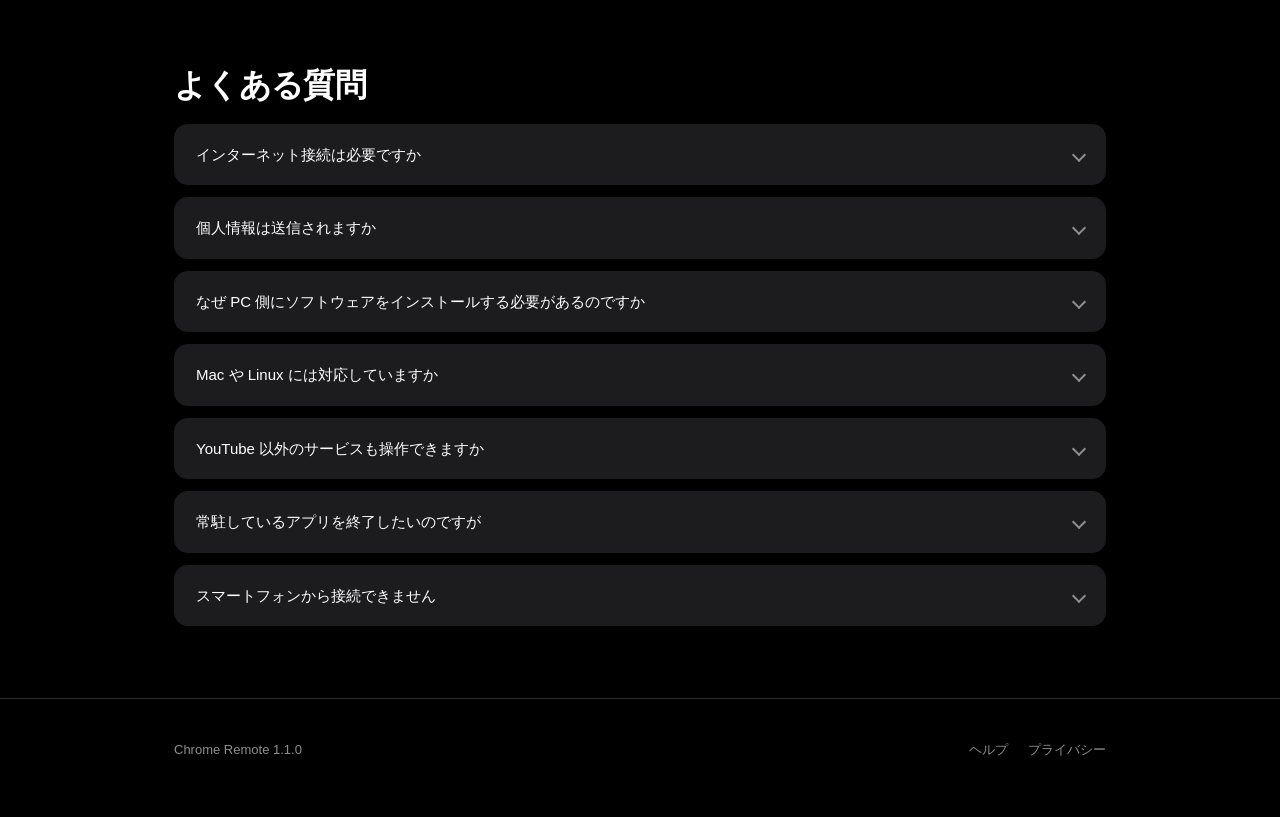
==== commit 36ff9faf: "Update version to 1.1.0 and add installation note Added a note regarding potential Windows installat" ====
--- a/index.html
+++ b/index.html
@@ -383,11 +383,15 @@
       </p>
       <div class="cta-group">
         <a class="btn-primary"
-           href="https://github.com/DOGON309/ChromeRemoteSite/releases/download/v1.1.0/ChromeRemoteSetup.exe">
+           href="https://github.com/DOGON309/ChromeRemoteSite/releases/latest/download/ChromeRemoteSetup.exe">
           <svg viewBox="0 0 24 24"><path d="M19 9h-4V3H9v6H5l7 7 7-7zM5 18v2h14v-2H5z"/></svg>
           Windows 版をダウンロード
         </a>
         <p class="meta-line">バージョン 1.1.0 ・ Windows 10 / 11 ・ 無料</p>
+        <p class="meta-note">
+          インストール時に Windows の警告が表示される場合があります。
+          <a href="help.html#install">対処方法はこちら</a>
+        </p>
       </div>
     </section>
   </div>
@@ -599,7 +603,7 @@
 
 <footer class="site-footer">
   <div class="wrap footer-inner">
-    <span>Chrome Remote 1.0.0</span>
+    <span>Chrome Remote 1.1.0</span>
     <nav class="footer-links">
       <a href="help.html">ヘルプ</a>
       <a href="privacy.html">プライバシー</a>
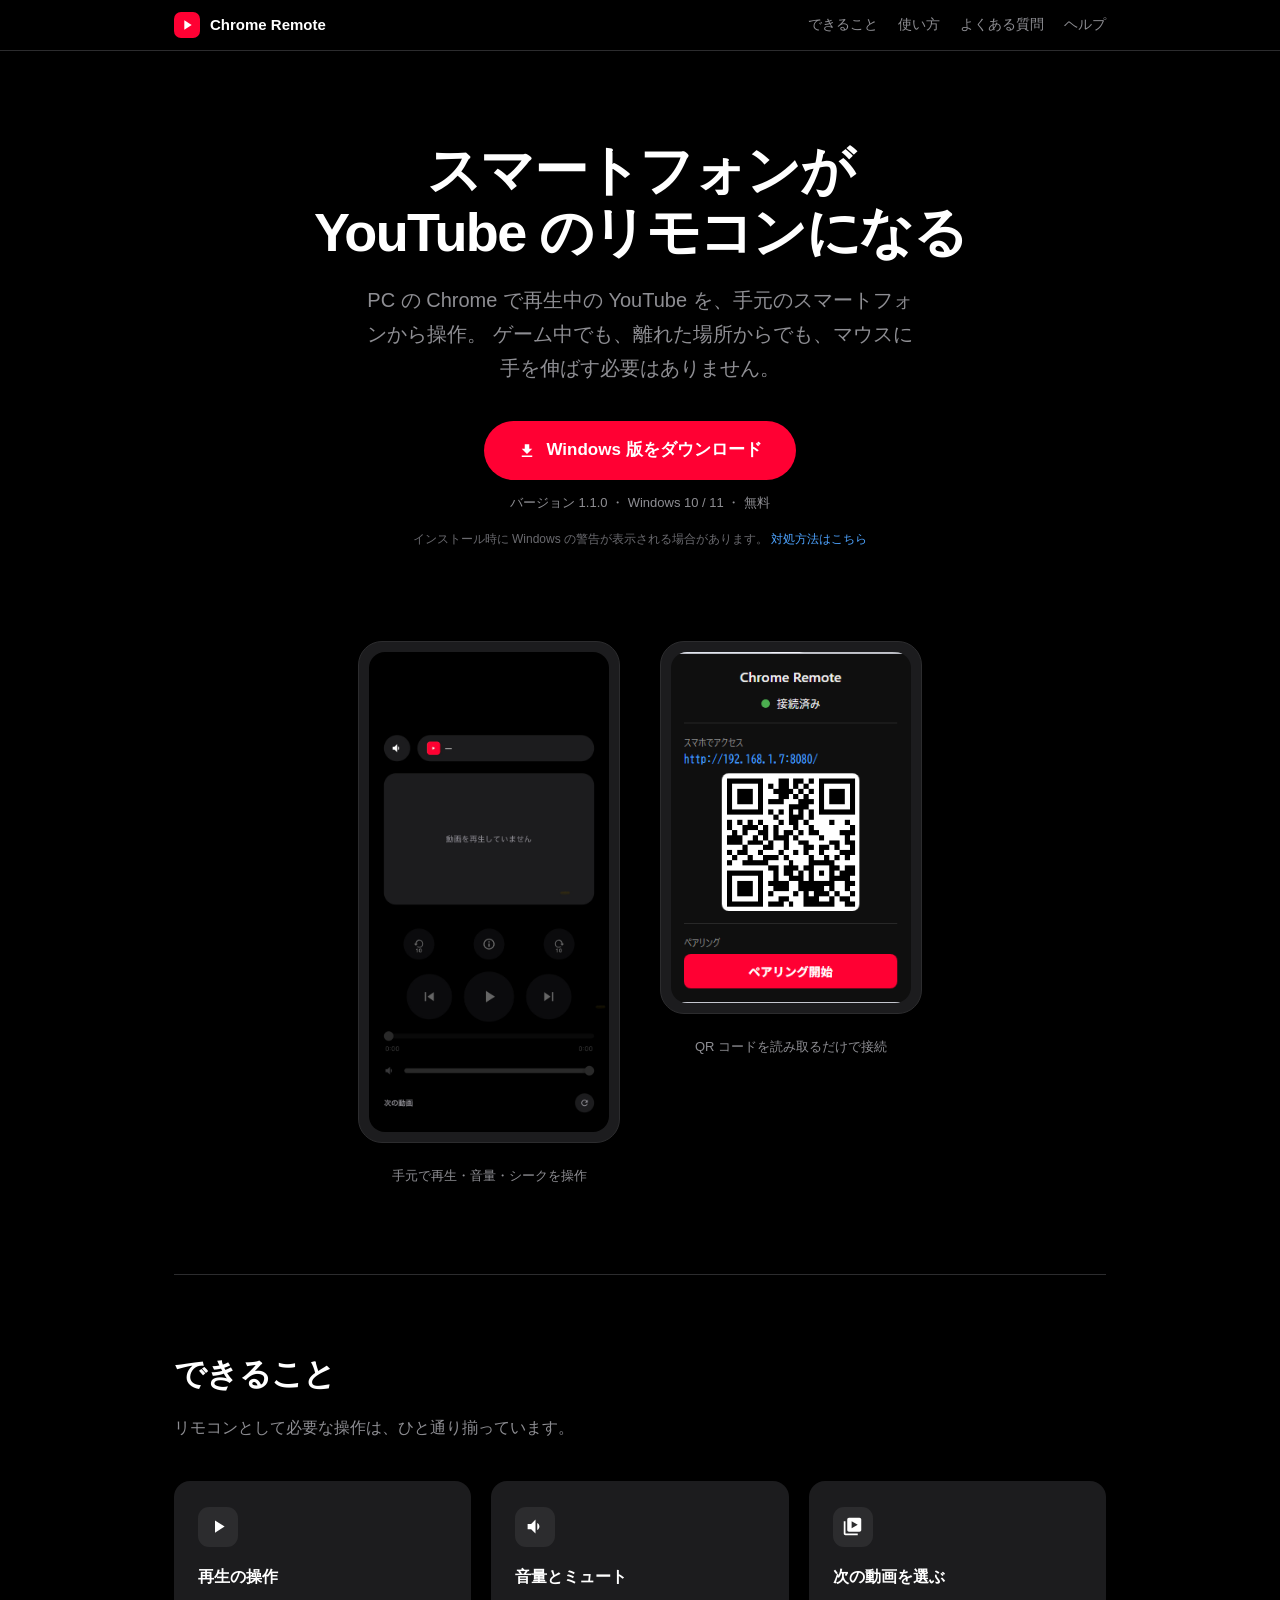
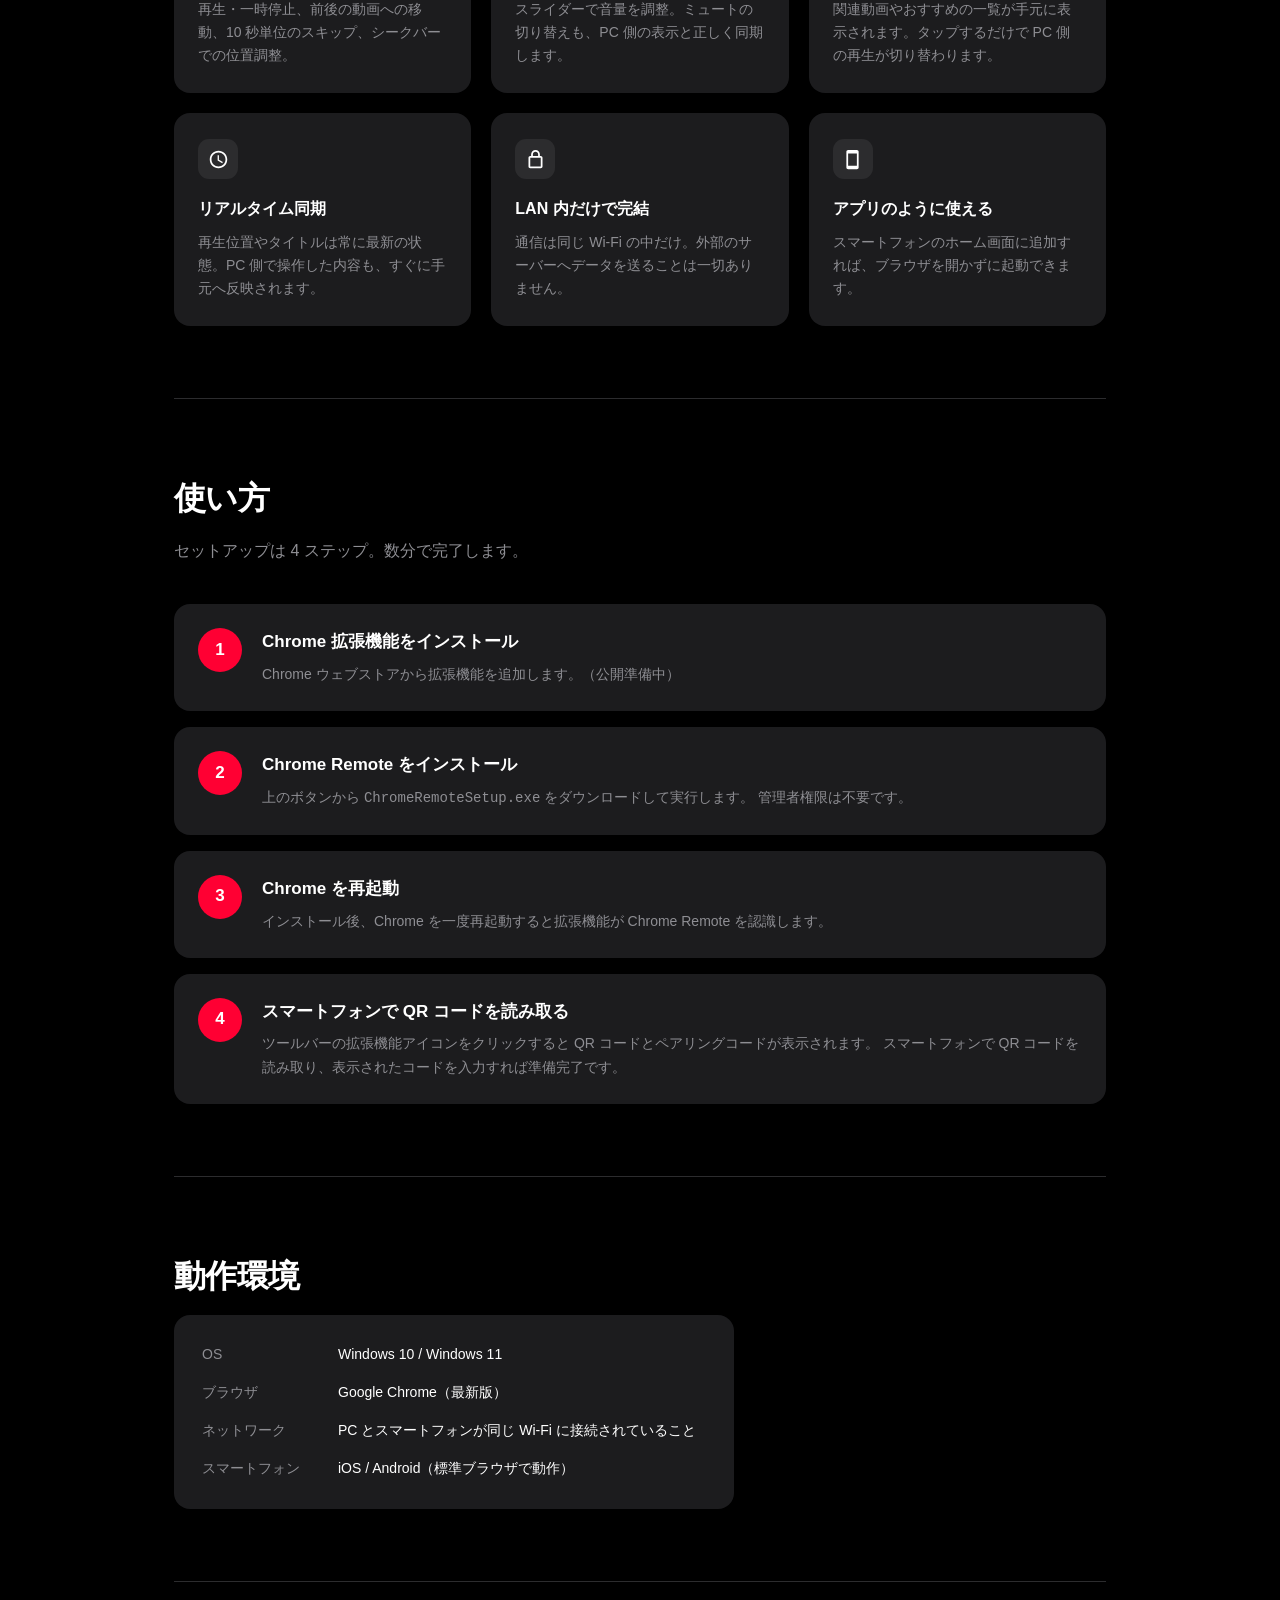
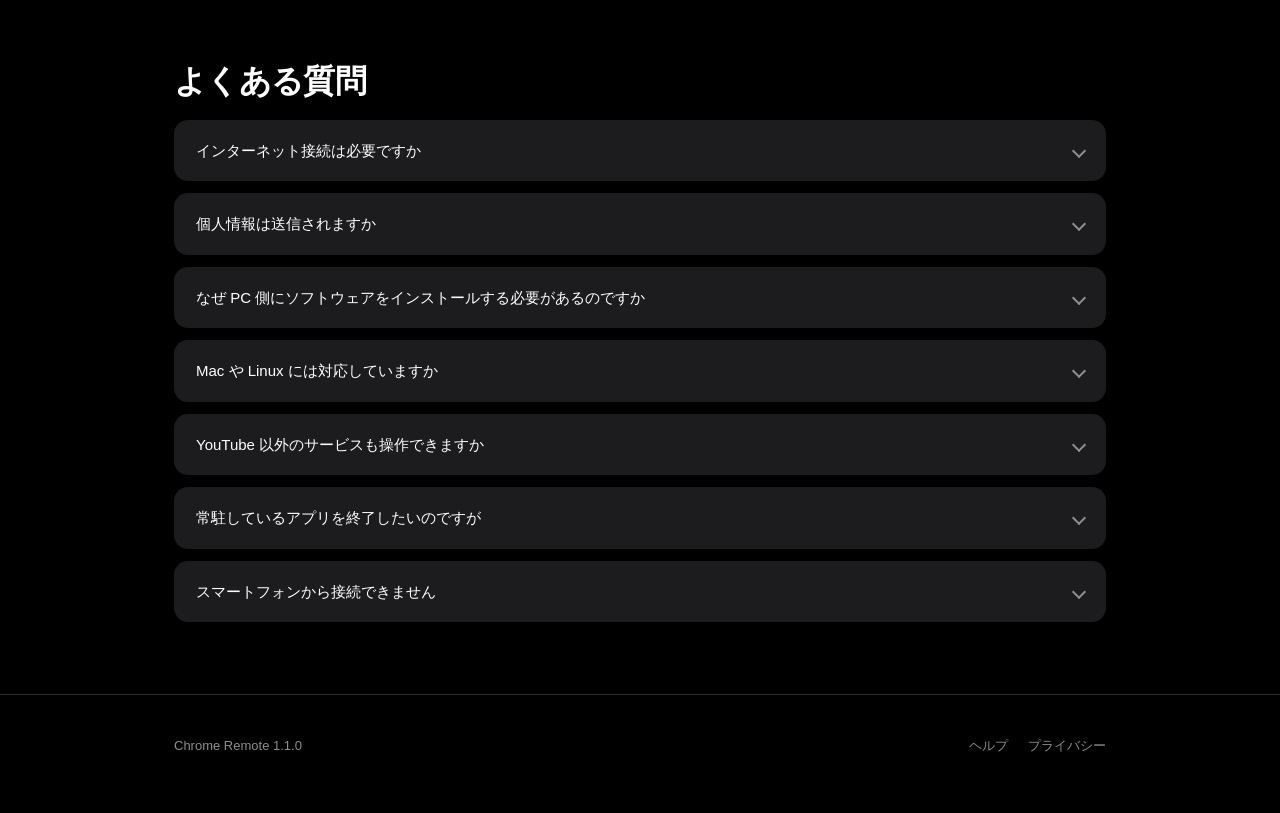
==== commit fc9d48e3: "Add styles for meta-note class in index.html" ====
--- a/index.html
+++ b/index.html
@@ -133,6 +133,20 @@
 .meta-line {
   font-size: 13px;
   color: var(--fg-dim);
+}
+
+.meta-note {
+  font-size: 12px;
+  color: #6a6a6f;
+  margin-top: 4px;
+  line-height: 1.6;
+}
+.meta-note a {
+  color: #4da3ff;
+  text-decoration: none;
+}
+.meta-note a:hover {
+  text-decoration: underline;
 }
 
 /* ---- Screenshots ---- */
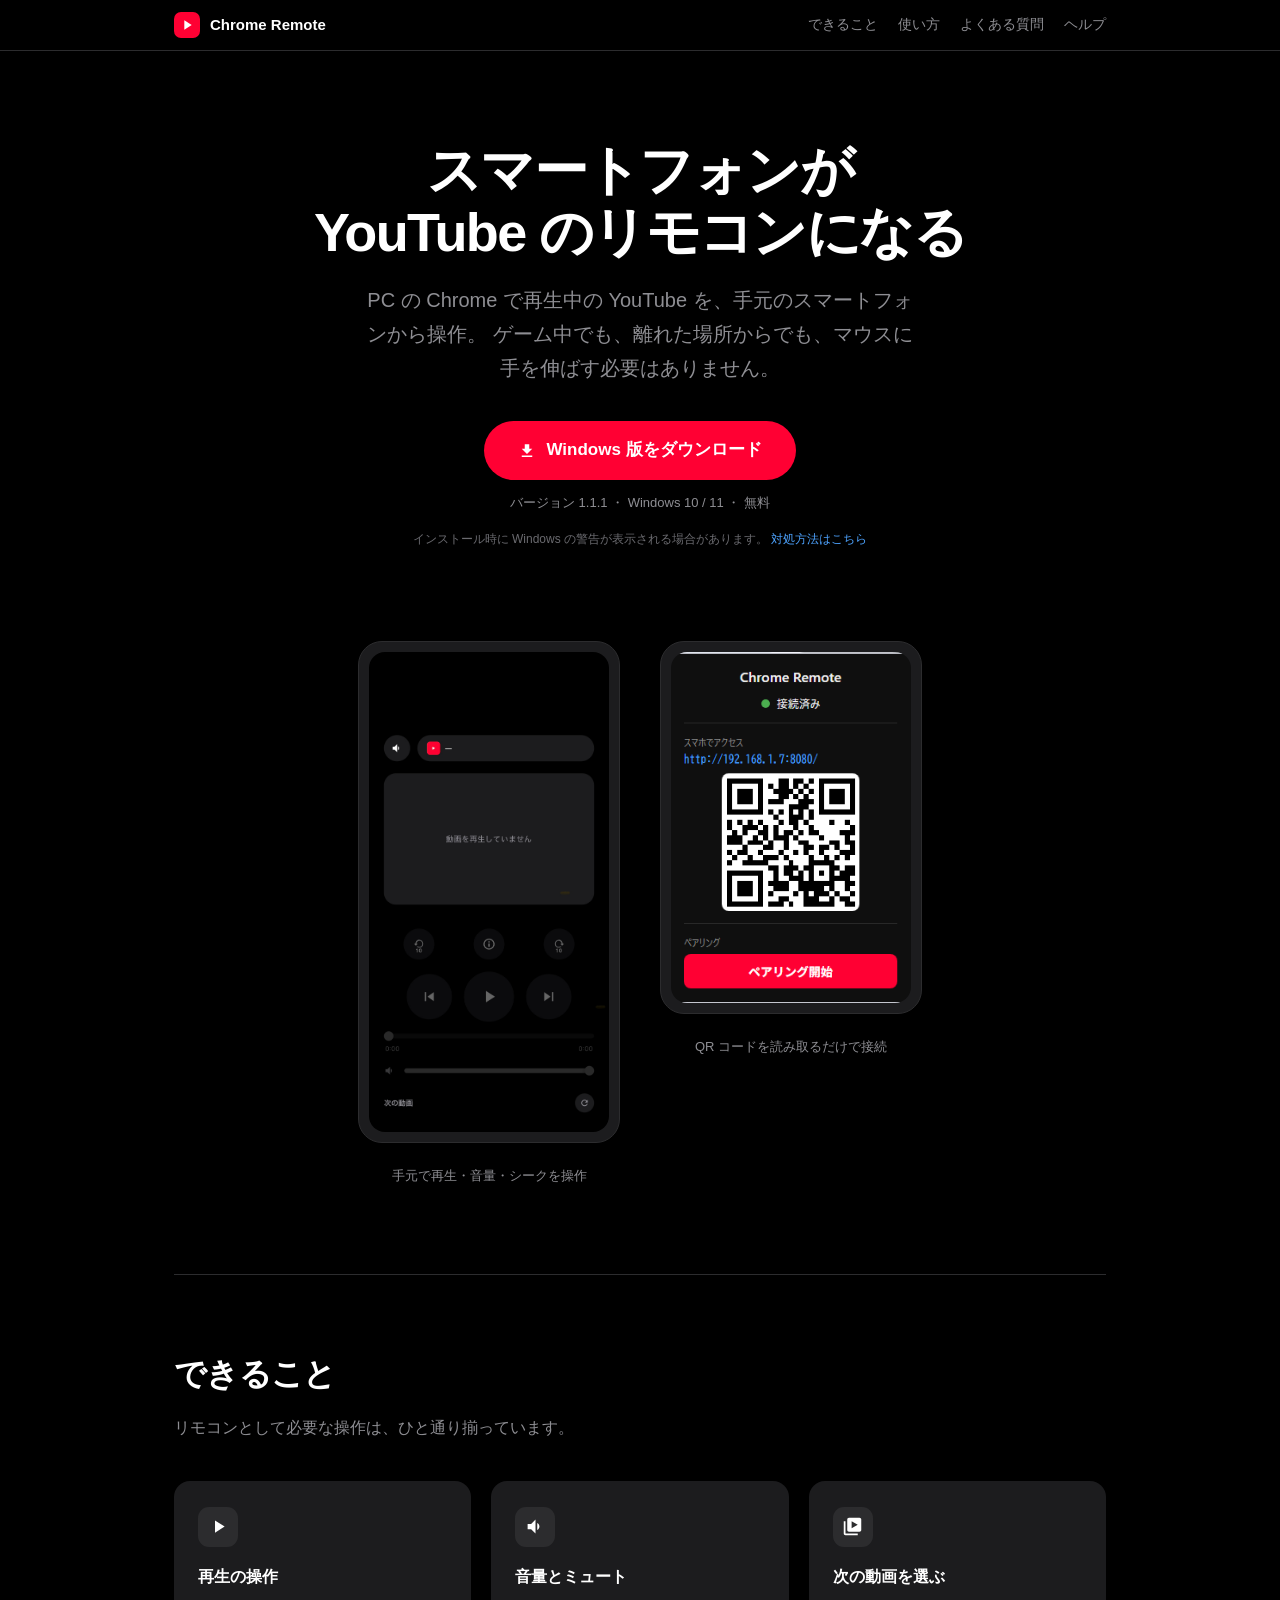
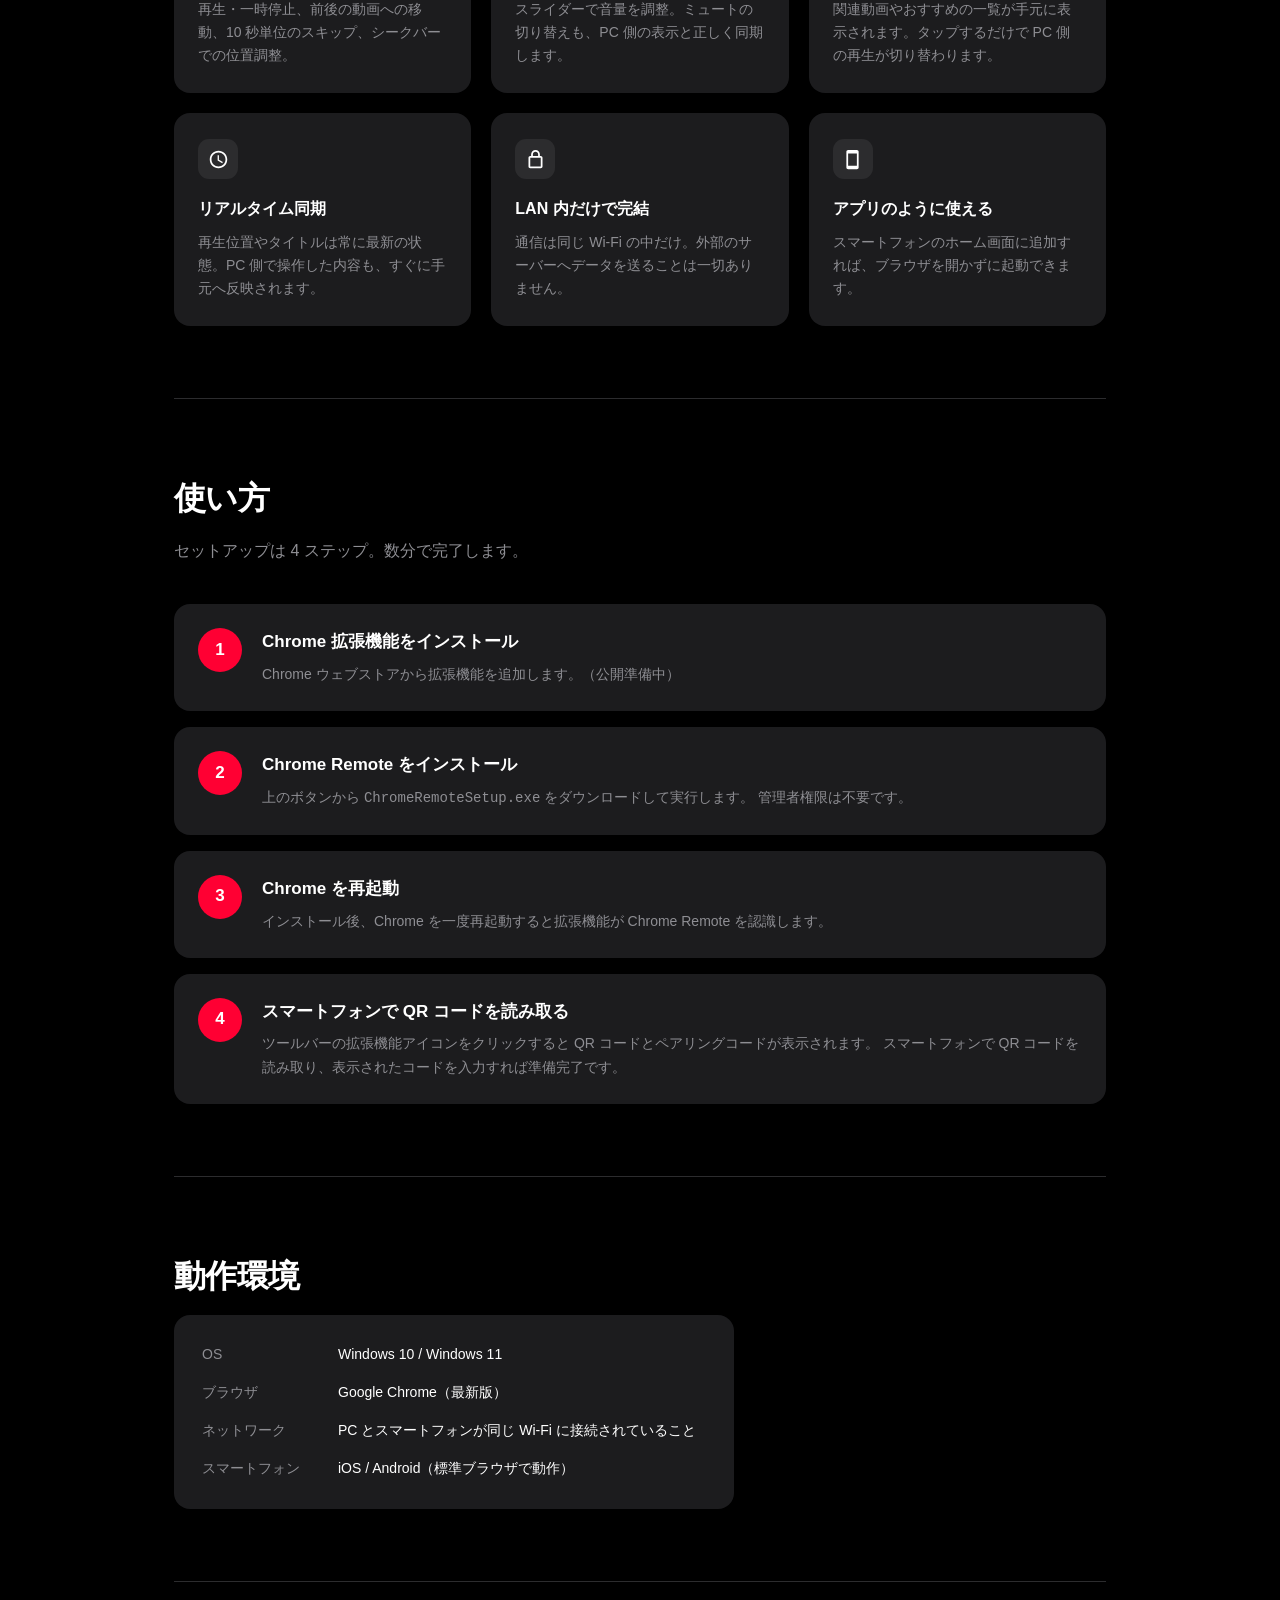
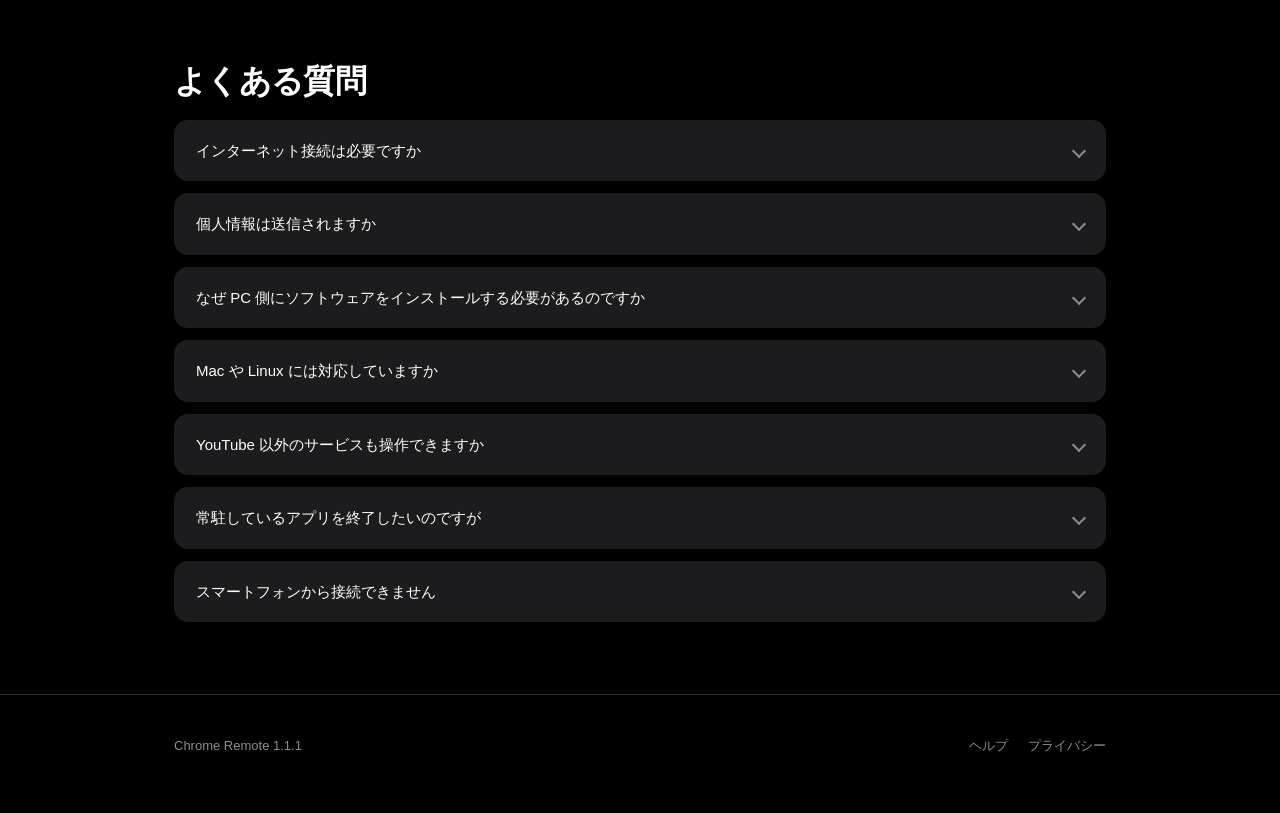
==== commit efc46005: "Update version number to 1.1.1 in index.html" ====
--- a/index.html
+++ b/index.html
@@ -401,7 +401,7 @@
           <svg viewBox="0 0 24 24"><path d="M19 9h-4V3H9v6H5l7 7 7-7zM5 18v2h14v-2H5z"/></svg>
           Windows 版をダウンロード
         </a>
-        <p class="meta-line">バージョン 1.1.0 ・ Windows 10 / 11 ・ 無料</p>
+        <p class="meta-line">バージョン 1.1.1 ・ Windows 10 / 11 ・ 無料</p>
         <p class="meta-note">
           インストール時に Windows の警告が表示される場合があります。
           <a href="help.html#install">対処方法はこちら</a>
@@ -617,7 +617,7 @@
 
 <footer class="site-footer">
   <div class="wrap footer-inner">
-    <span>Chrome Remote 1.1.0</span>
+    <span>Chrome Remote 1.1.1</span>
     <nav class="footer-links">
       <a href="help.html">ヘルプ</a>
       <a href="privacy.html">プライバシー</a>
